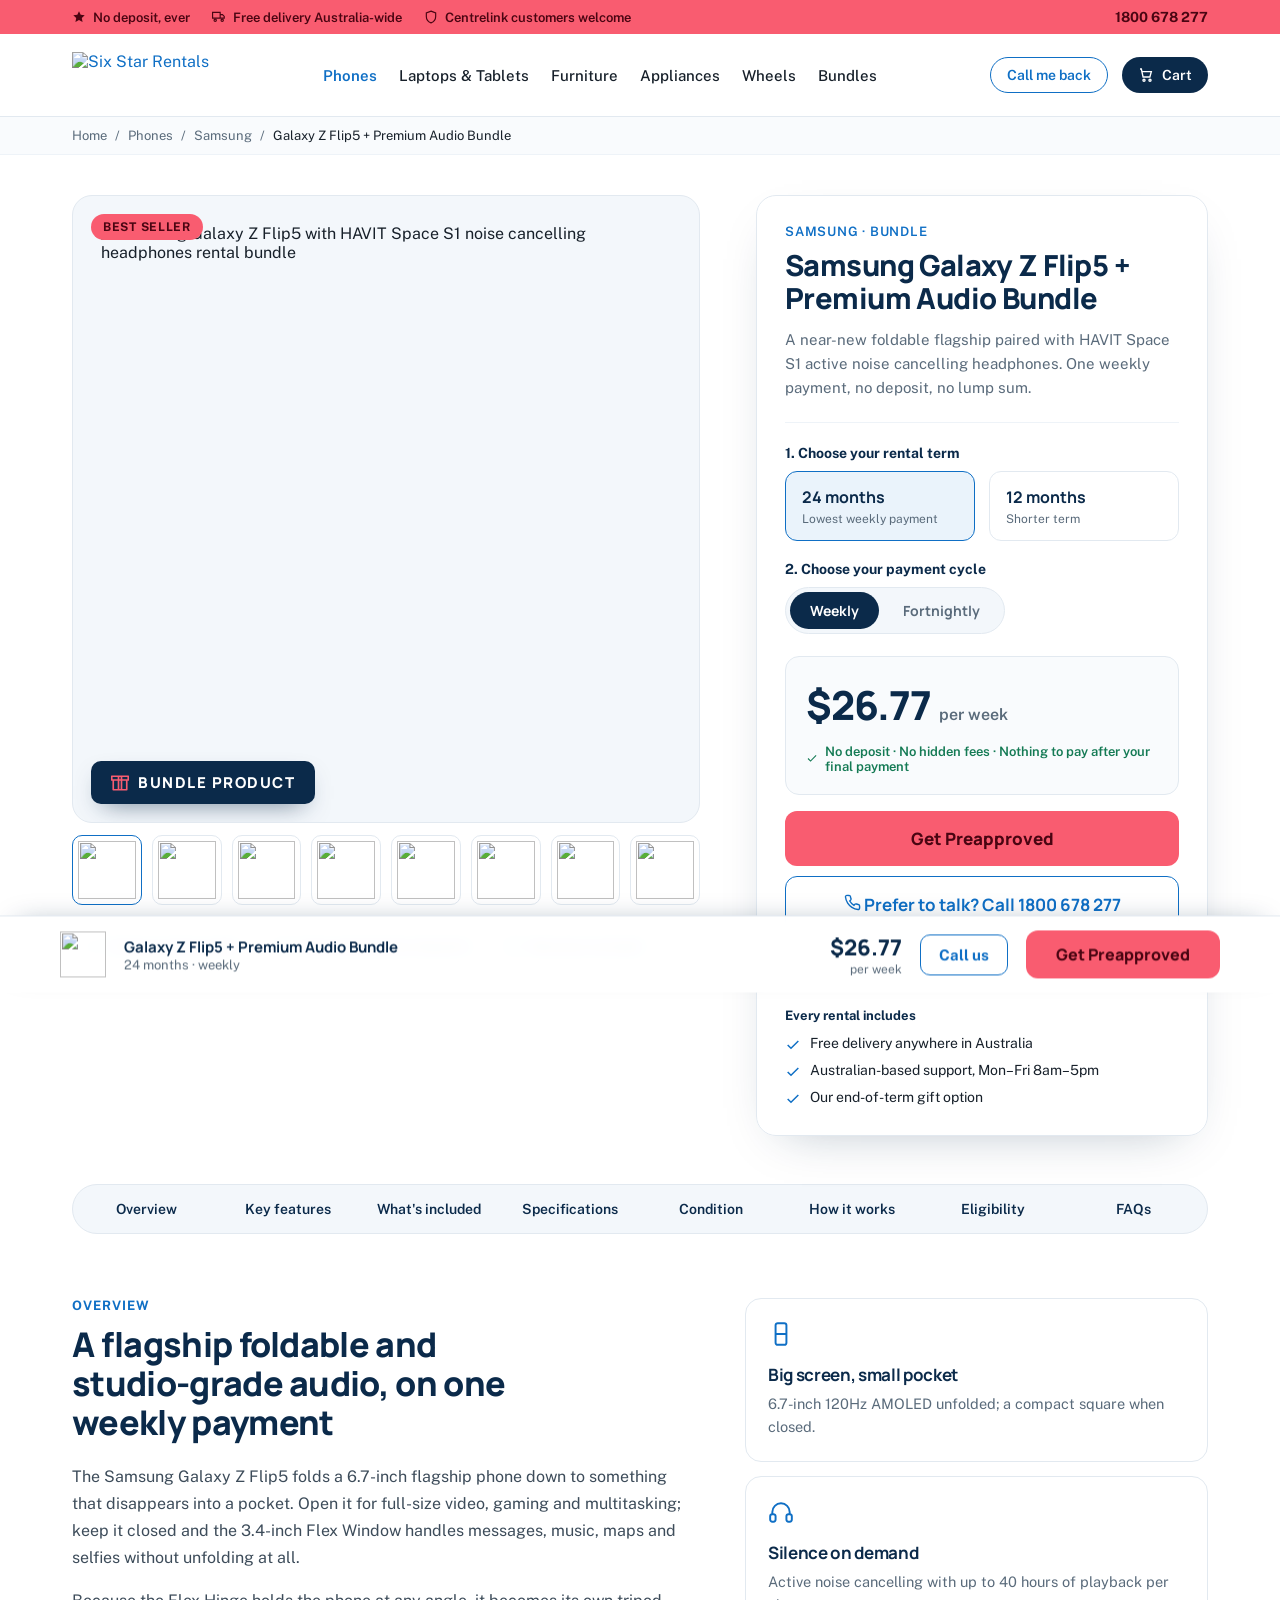
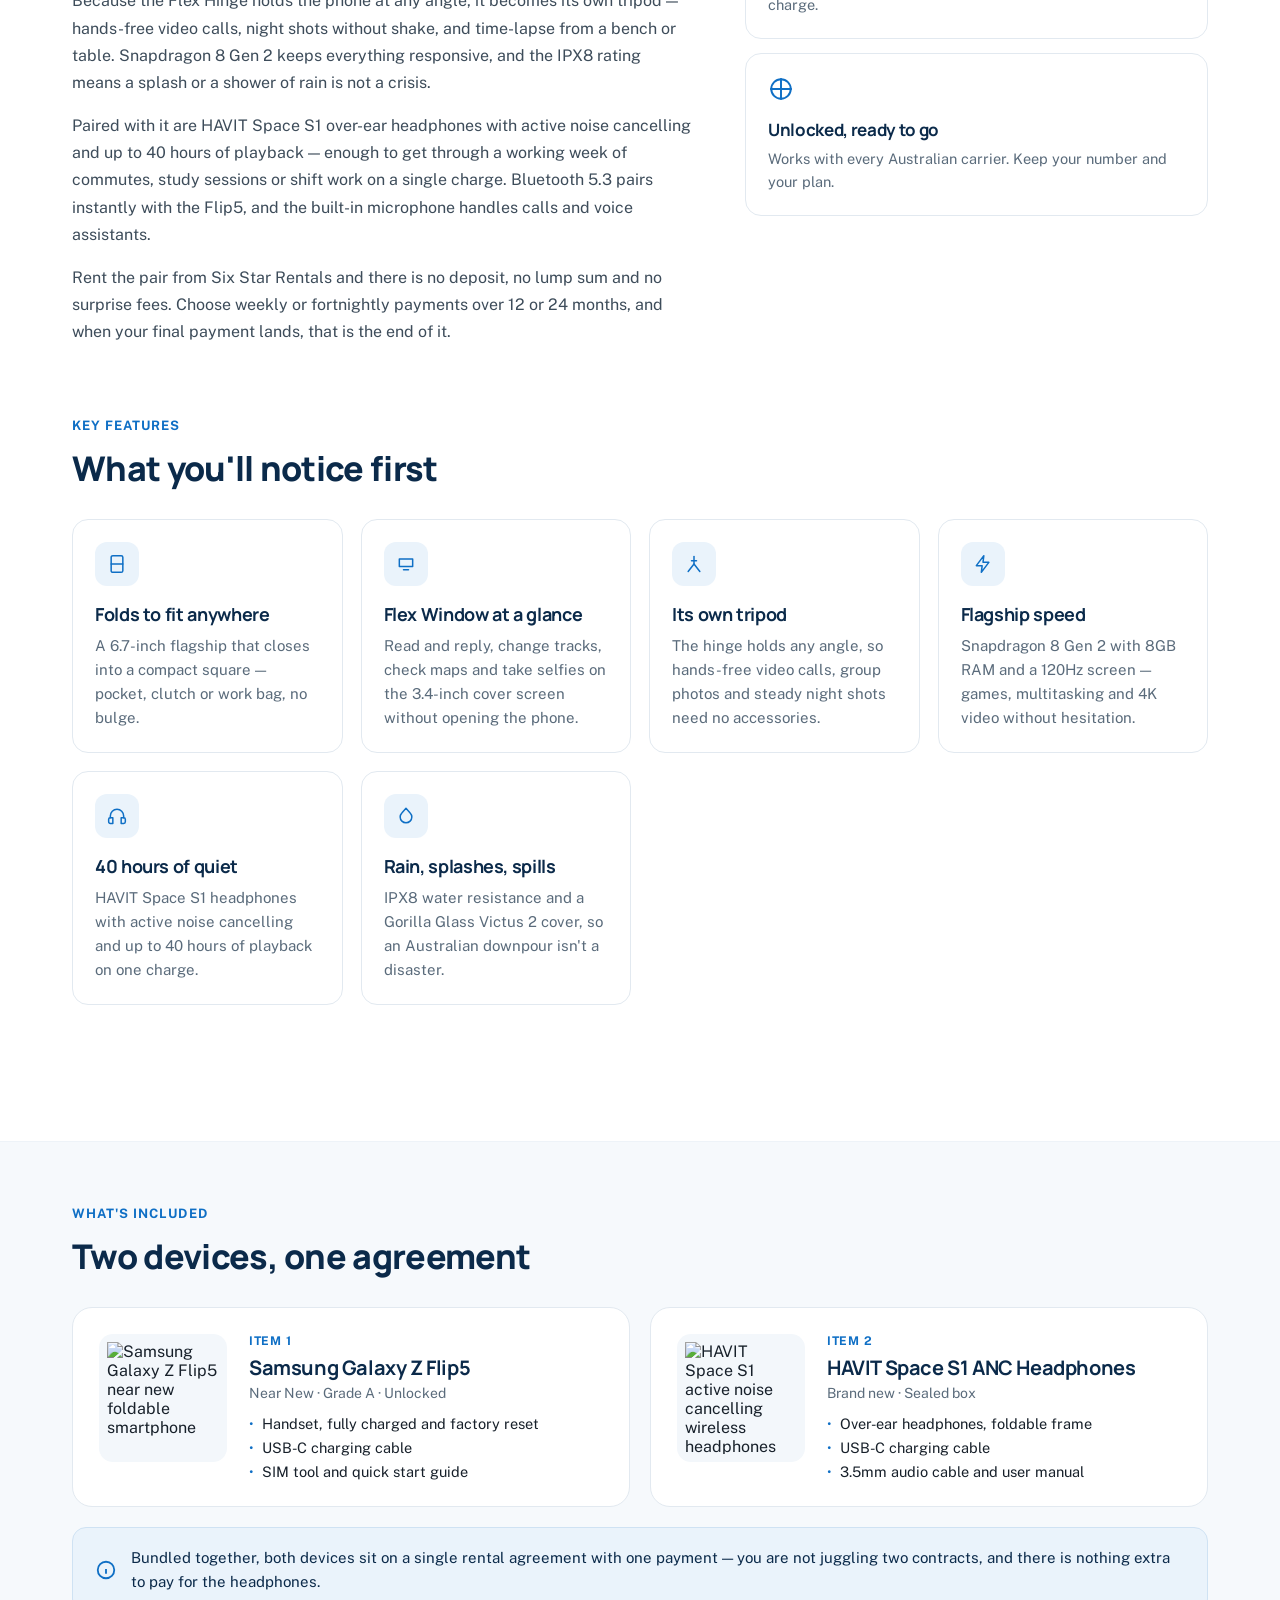
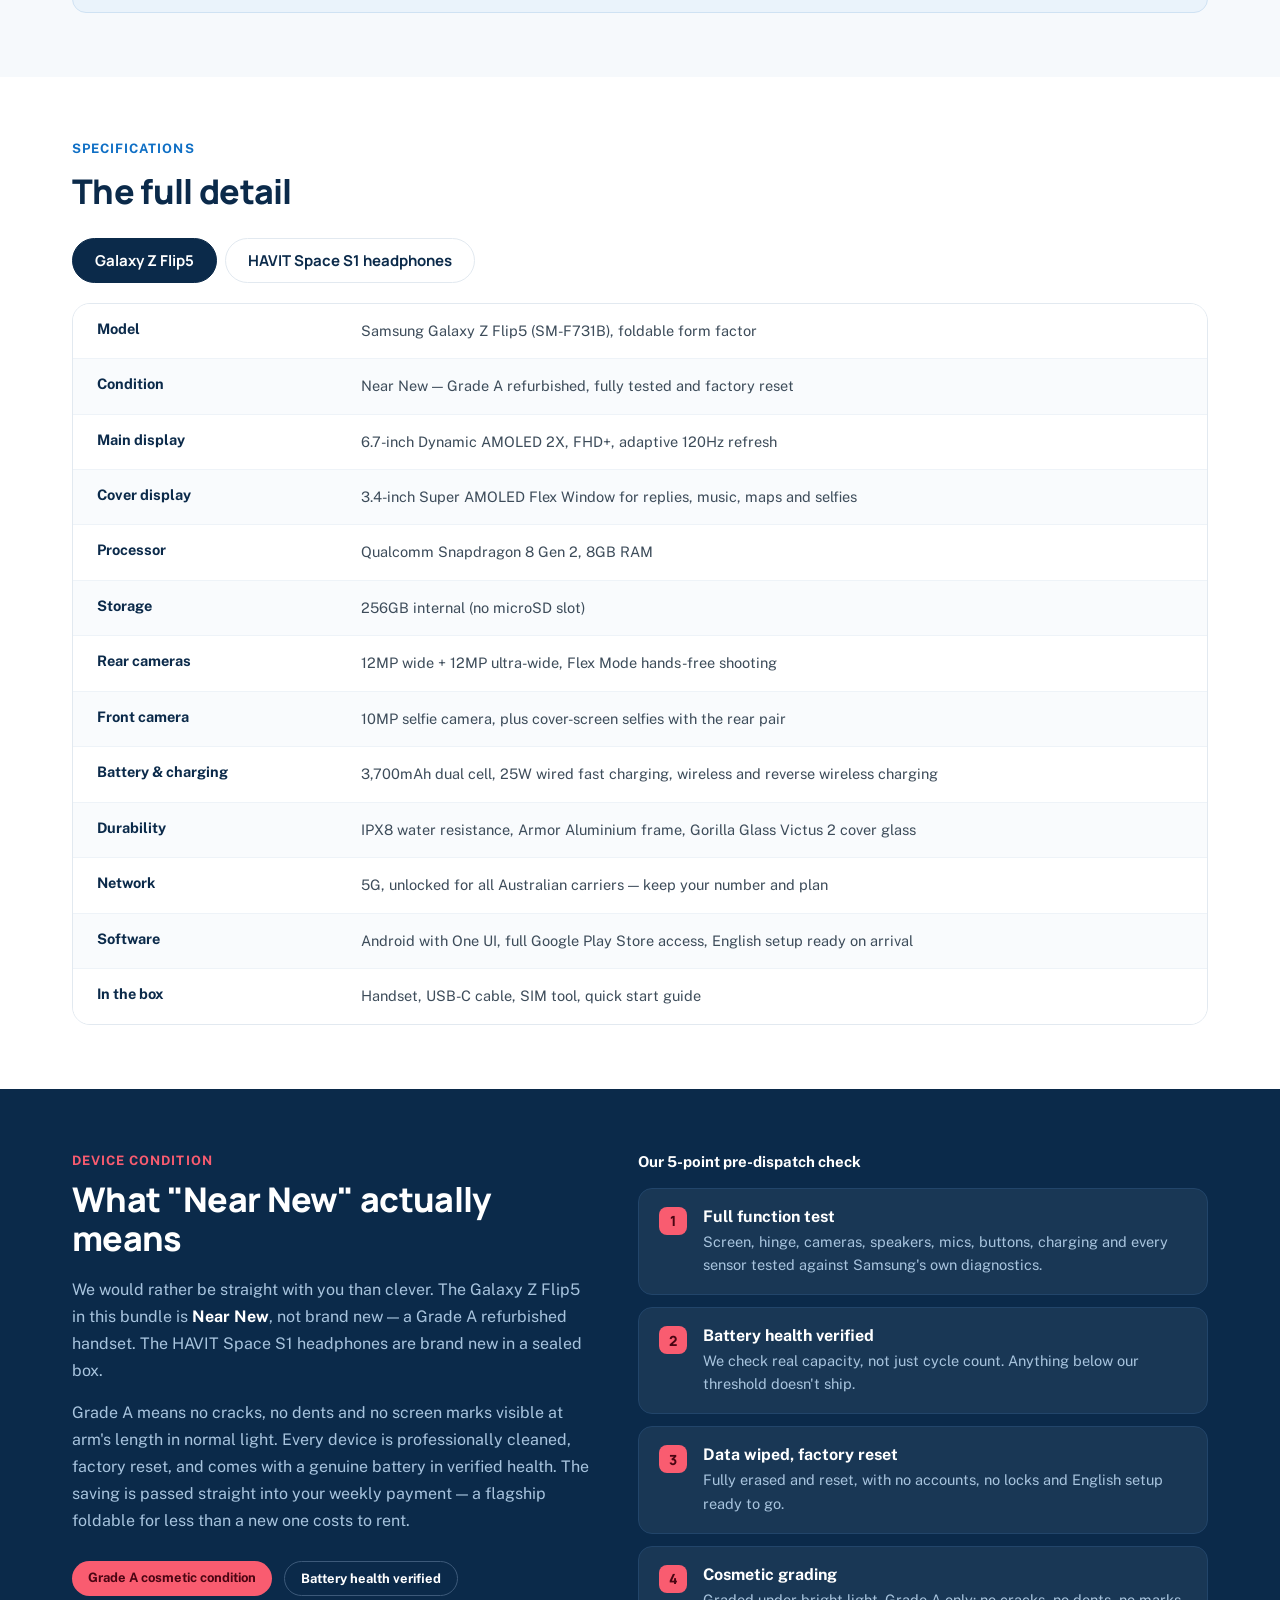
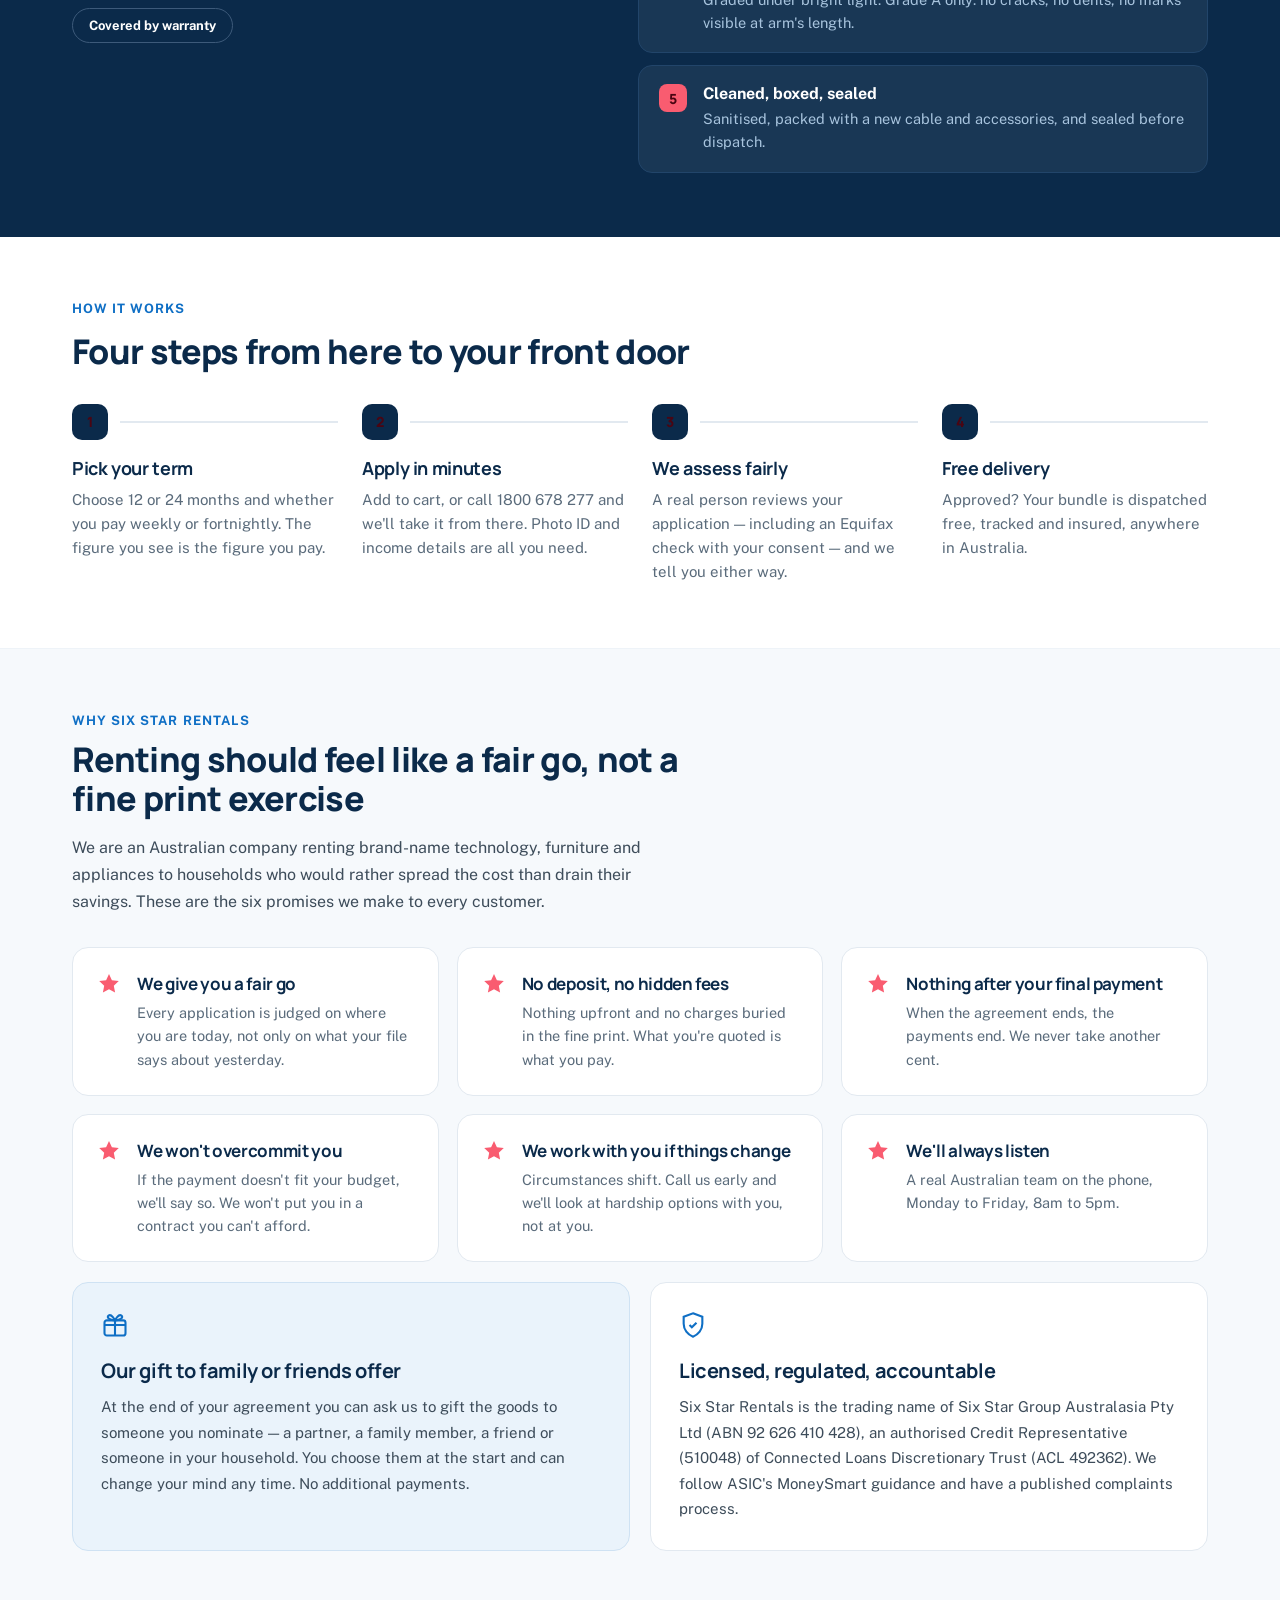
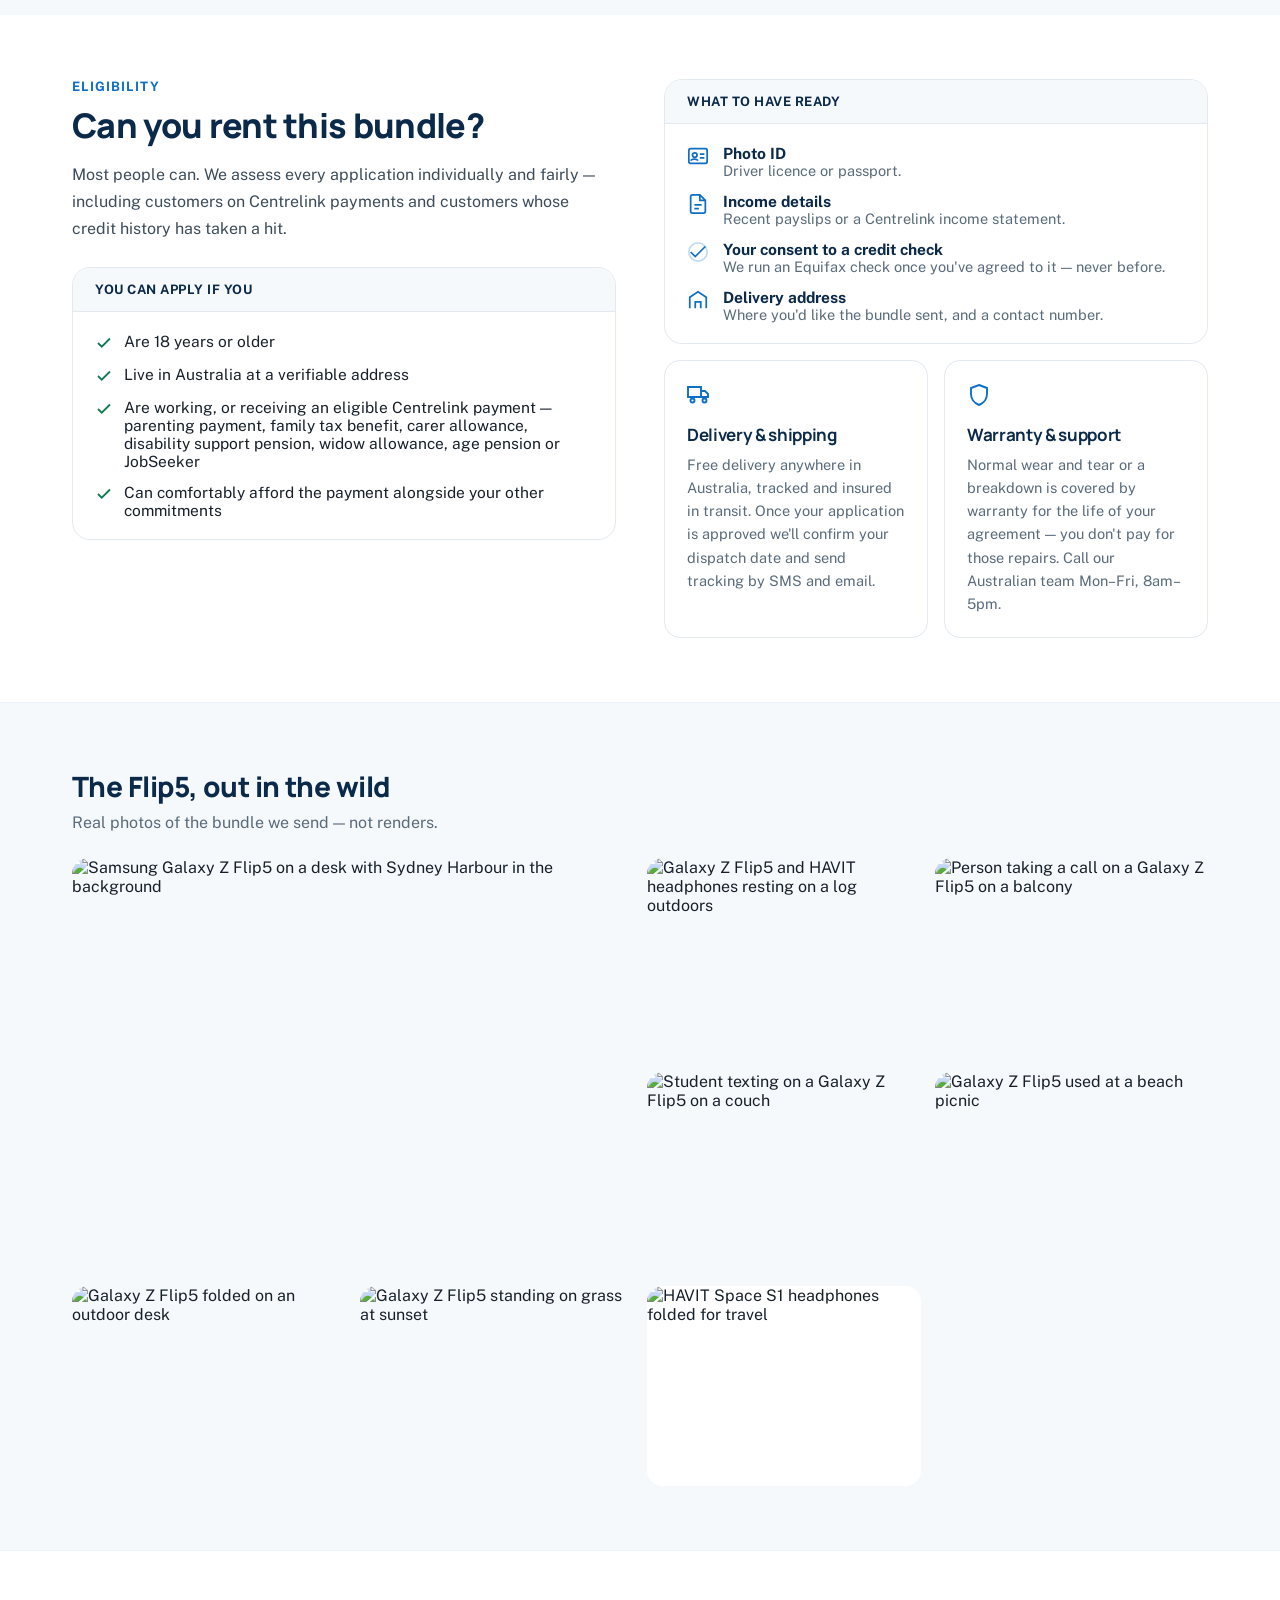
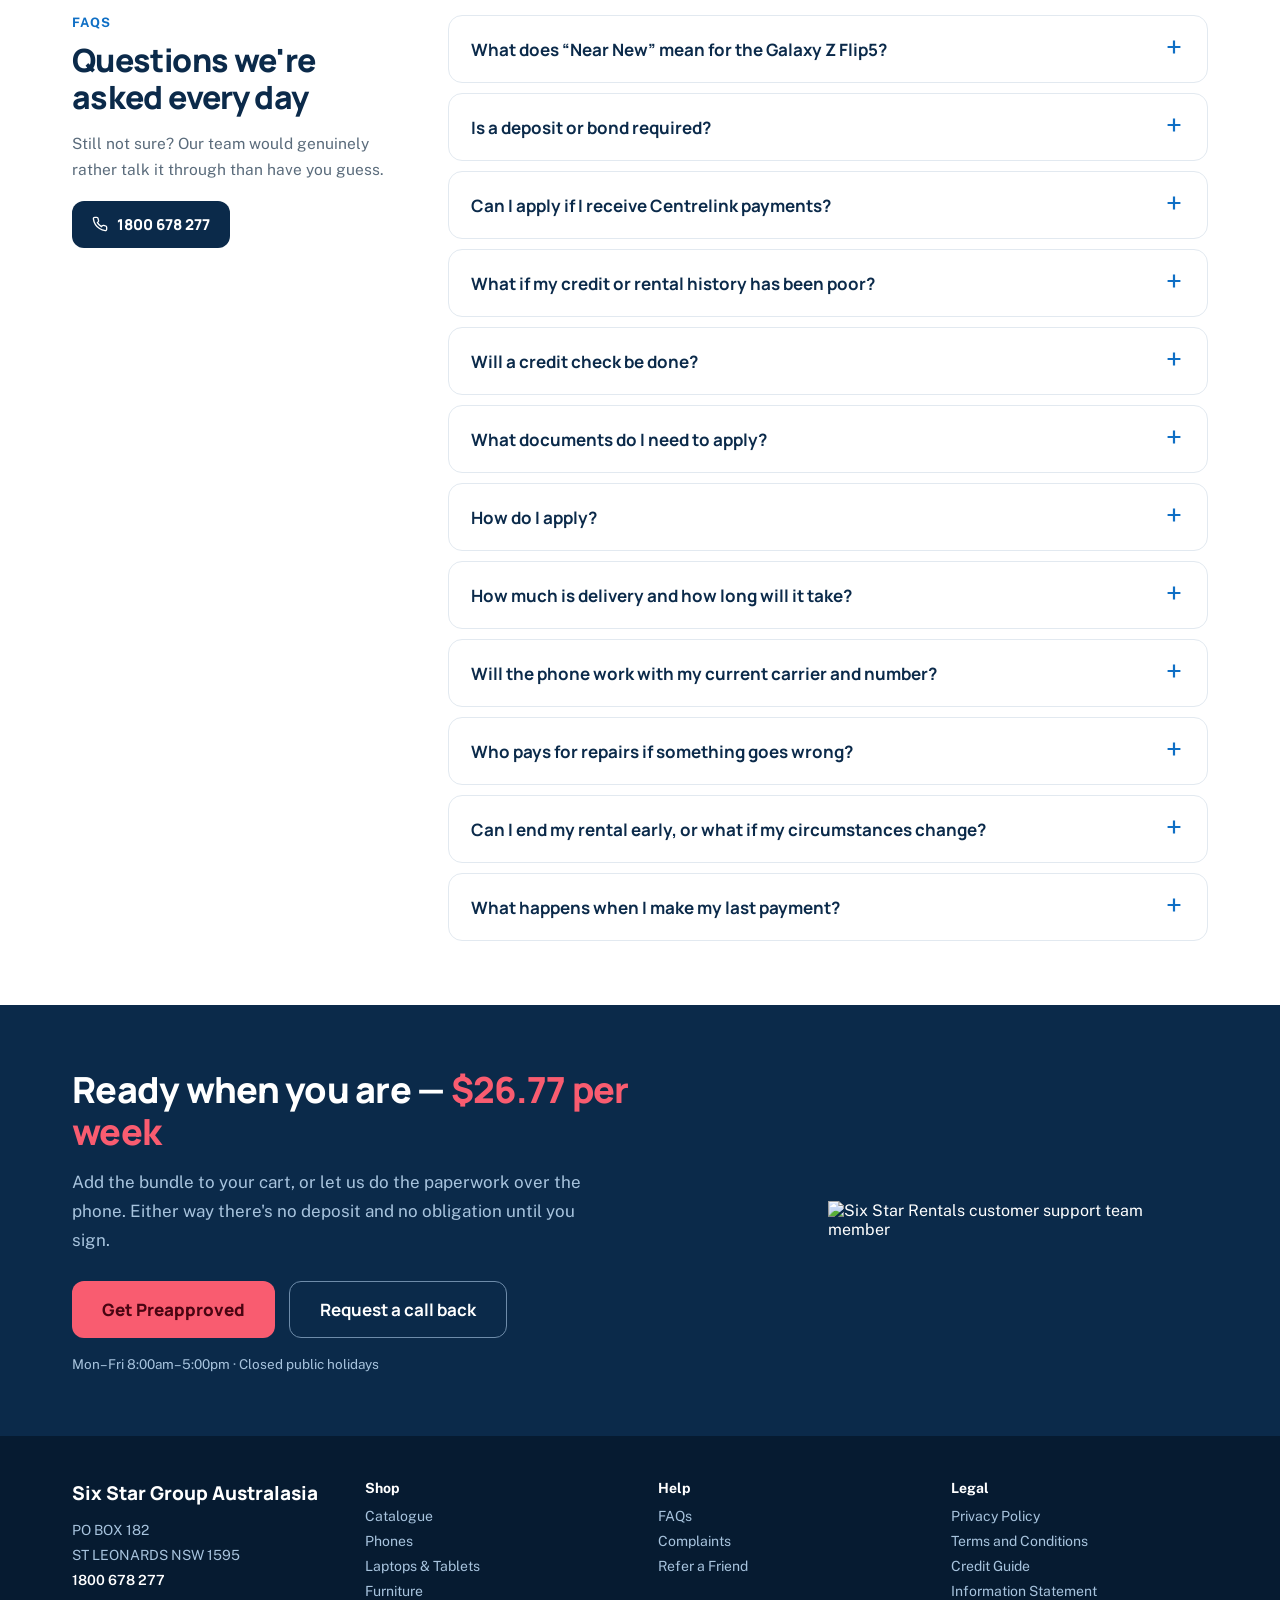
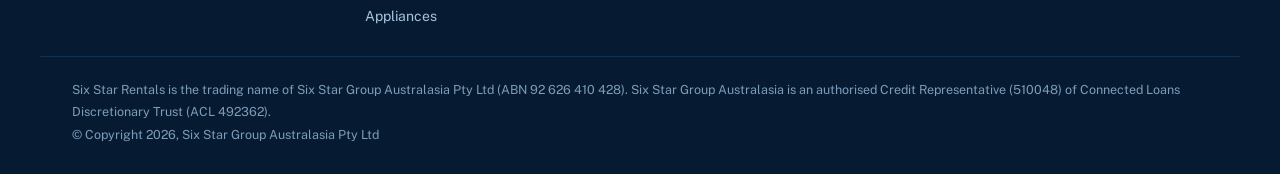
==== samsung-galaxy-z-flip5-with-premium-audio-bundle.html @ 4e477255 "Add files via upload" ====
<!DOCTYPE html>
<html lang="en">
<head>
<meta charset="utf-8">
<meta name="viewport" content="width=device-width, initial-scale=1">
<title>Samsung Galaxy Z Flip5 + Premium Audio Bundle Rental | Six Star Rentals</title>
<meta name="description" content="Rent the Samsung Galaxy Z Flip5 with HAVIT Space S1 ANC headphones from $26.77/wk. No deposit, same-day approval, Centrelink welcome, free Australia-wide delivery.">
<link rel="preconnect" href="https://fonts.googleapis.com">
<link rel="preconnect" href="https://fonts.gstatic.com" crossorigin>
<link href="https://fonts.googleapis.com/css2?family=Manrope:wght@500;600;700;800&family=Public+Sans:ital,wght@0,500;0,600;1,400&display=swap" rel="stylesheet">
<link rel="stylesheet" href="css/styles.css">
</head>
<body>

<div class="annbar">
  <div class="annbar-row">
    <div class="flex gap-22 items-center flex-wrap">
      <span class="annbar-item"><svg width="14" height="14" viewBox="0 0 24 24" fill="#4A0512"><path d="M12 2l2.9 6.3 6.9.8-5 4.7 1.3 6.8L12 17.3 5.9 20.6 7.2 13.8l-5-4.7 6.9-.8z"/></svg>No deposit, ever</span>
      <span class="annbar-item ann-extra"><svg width="14" height="14" viewBox="0 0 24 24" fill="none" stroke="#4A0512" stroke-width="2"><path d="M1 4h13v10H1zM14 8h4l3 3v3h-7z"/><circle cx="5.5" cy="17.5" r="2"/><circle cx="17.5" cy="17.5" r="2"/></svg>Free delivery Australia-wide</span>
      <span class="annbar-item ann-extra"><svg width="14" height="14" viewBox="0 0 24 24" fill="none" stroke="#4A0512" stroke-width="2"><path d="M12 2l8 3v6c0 5-3.4 9.3-8 11-4.6-1.7-8-6-8-11V5z"/></svg>Centrelink customers welcome</span>
    </div>
    <a href="tel:1800678277" class="annbar-phone">1800 678 277</a>
  </div>
</div>

<header class="site-header" data-header>
  <div class="header-row">
    <a href="index.html" class="logo"><img src="https://sixstarrentals.com.au/content/uploads/2018/09/logo-600x149.png" alt="Six Star Rentals"></a>
    <nav class="main-nav" data-main-nav>
      <div><a href="#" class="active" data-mega-trigger="phones">Phones</a></div>
      <div><a href="#" data-mega-trigger="laptops">Laptops &amp; Tablets</a></div>
      <div><a href="index.html#furniture" data-mega-trigger="furniture">Furniture</a></div>
      <div><a href="#" data-mega-trigger="appliances">Appliances</a></div>
      <div><a href="#" data-mega-trigger="wheels">Wheels</a></div>
      <div><a href="#">Bundles</a></div>
    </nav>
    <div class="header-actions">
      <a href="#" class="btn-callback">Call me back</a>
      <a href="#" class="btn-cart"><svg width="16" height="16" viewBox="0 0 24 24" fill="none" stroke="#fff" stroke-width="2"><path d="M3 3h2l2.6 12h10.2l2.2-8H6"/><circle cx="9" cy="20" r="1.6"/><circle cx="18" cy="20" r="1.6"/></svg>Cart</a>
      <button class="burger" data-burger aria-label="Menu"><span class="l1"></span><span class="l2"></span><span class="l3"></span></button>
    </div>
  </div>

  <div class="mega-menu" data-mega="phones"><div class="mega-menu-grid">
    <a href="#" class="mega-tile"><span class="tile-img"><span class="tile-ph">Samsung Galaxy phone</span></span><span class="mega-tile-label">Samsung Galaxy</span></a>
    <a href="#" class="mega-tile"><span class="tile-img"><span class="tile-ph">Apple iPhone</span></span><span class="mega-tile-label">Apple iPhone</span></a>
    <a href="#" class="mega-tile"><span class="tile-img"><span class="tile-ph">Google Pixel phone</span></span><span class="mega-tile-label">Google Pixel</span></a>
    <a href="#" class="mega-tile"><span class="tile-img"><span class="tile-ph">Phone with headphones bundle</span></span><span class="mega-tile-label">Audio Bundles</span></a>
  </div></div>
  <div class="mega-menu" data-mega="laptops"><div class="mega-menu-grid">
    <a href="#" class="mega-tile"><span class="tile-img"><span class="tile-ph">Laptop</span></span><span class="mega-tile-label">Laptops</span></a>
    <a href="#" class="mega-tile"><span class="tile-img"><span class="tile-ph">Tablet</span></span><span class="mega-tile-label">Tablets</span></a>
    <a href="#" class="mega-tile"><span class="tile-img"><span class="tile-ph">2-in-1 laptop tablet</span></span><span class="mega-tile-label">2-in-1 Devices</span></a>
  </div></div>
  <div class="mega-menu" data-mega="furniture"><div class="mega-menu-grid">
    <a href="#" class="mega-tile"><span class="tile-img"><span class="tile-ph">Lounge suite</span></span><span class="mega-tile-label">Lounges</span></a>
    <a href="#" class="mega-tile"><span class="tile-img"><span class="tile-ph">Bedroom furniture</span></span><span class="mega-tile-label">Bedroom</span></a>
    <a href="#" class="mega-tile"><span class="tile-img"><span class="tile-ph">Dining set</span></span><span class="mega-tile-label">Dining</span></a>
    <a href="#" class="mega-tile"><span class="tile-img"><span class="tile-ph">Office desk and chair</span></span><span class="mega-tile-label">Office</span></a>
  </div></div>
  <div class="mega-menu" data-mega="appliances"><div class="mega-menu-grid">
    <a href="#" class="mega-tile"><span class="tile-img"><span class="tile-ph">Air conditioner unit</span></span><span class="mega-tile-label">Aircon</span></a>
    <a href="#" class="mega-tile"><span class="tile-img"><span class="tile-ph">Stick vacuum cleaner</span></span><span class="mega-tile-label">Cleaning</span></a>
    <a href="#" class="mega-tile"><span class="tile-img"><span class="tile-ph">Smart TV</span></span><span class="mega-tile-label">Smart TVs</span></a>
    <a href="#" class="mega-tile"><span class="tile-img"><span class="tile-ph">Fridge freezer</span></span><span class="mega-tile-label">Fridge &amp; Freezers</span></a>
  </div></div>
  <div class="mega-menu" data-mega="wheels"><div class="mega-menu-grid">
    <a href="#" class="mega-tile"><span class="tile-img"><span class="tile-ph">Electric bike</span></span><span class="mega-tile-label">E-bikes</span></a>
    <a href="#" class="mega-tile"><span class="tile-img"><span class="tile-ph">Electric scooter</span></span><span class="mega-tile-label">Electric Scooters</span></a>
    <a href="#" class="mega-tile"><span class="tile-img"><span class="tile-ph">Mobility scooter</span></span><span class="mega-tile-label">Mobility Scooters</span></a>
  </div></div>

  <div class="mobile-panel" data-mobile-panel>
    <div class="mobile-panel-inner">
      <div class="mobile-section" data-section="phones">
        <button class="mobile-section-toggle">Phones<svg width="17" height="17" viewBox="0 0 24 24" fill="none" stroke="#A8C4DE" stroke-width="2.2"><path d="M6 9l6 6 6-6"/></svg></button>
        <div class="mobile-subgrid">
          <a href="#" class="mobile-tile"><span class="mobile-tile-img"><span class="tile-ph">Samsung Galaxy phone</span></span><span class="mobile-tile-label">Samsung Galaxy</span></a>
          <a href="#" class="mobile-tile"><span class="mobile-tile-img"><span class="tile-ph">Apple iPhone</span></span><span class="mobile-tile-label">Apple iPhone</span></a>
          <a href="#" class="mobile-tile"><span class="mobile-tile-img"><span class="tile-ph">Google Pixel phone</span></span><span class="mobile-tile-label">Google Pixel</span></a>
          <a href="#" class="mobile-tile"><span class="mobile-tile-img"><span class="tile-ph">Phone with headphones bundle</span></span><span class="mobile-tile-label">Audio Bundles</span></a>
        </div>
      </div>
      <div class="mobile-section" data-section="laptops">
        <button class="mobile-section-toggle">Laptops &amp; Tablets<svg width="17" height="17" viewBox="0 0 24 24" fill="none" stroke="#A8C4DE" stroke-width="2.2"><path d="M6 9l6 6 6-6"/></svg></button>
        <div class="mobile-subgrid">
          <a href="#" class="mobile-tile"><span class="mobile-tile-img"><span class="tile-ph">Laptop</span></span><span class="mobile-tile-label">Laptops</span></a>
          <a href="#" class="mobile-tile"><span class="mobile-tile-img"><span class="tile-ph">Tablet</span></span><span class="mobile-tile-label">Tablets</span></a>
          <a href="#" class="mobile-tile"><span class="mobile-tile-img"><span class="tile-ph">2-in-1 laptop tablet</span></span><span class="mobile-tile-label">2-in-1 Devices</span></a>
        </div>
      </div>
      <div class="mobile-section" data-section="furniture">
        <button class="mobile-section-toggle">Furniture<svg width="17" height="17" viewBox="0 0 24 24" fill="none" stroke="#A8C4DE" stroke-width="2.2"><path d="M6 9l6 6 6-6"/></svg></button>
        <div class="mobile-subgrid">
          <a href="index.html#furniture" class="mobile-tile"><span class="mobile-tile-img"><span class="tile-ph">Lounge suite</span></span><span class="mobile-tile-label">Lounges</span></a>
          <a href="index.html#furniture" class="mobile-tile"><span class="mobile-tile-img"><span class="tile-ph">Bedroom furniture</span></span><span class="mobile-tile-label">Bedroom</span></a>
          <a href="index.html#furniture" class="mobile-tile"><span class="mobile-tile-img"><span class="tile-ph">Dining set</span></span><span class="mobile-tile-label">Dining</span></a>
          <a href="index.html#furniture" class="mobile-tile"><span class="mobile-tile-img"><span class="tile-ph">Office desk and chair</span></span><span class="mobile-tile-label">Office</span></a>
        </div>
      </div>
      <div class="mobile-section" data-section="appliances">
        <button class="mobile-section-toggle">Appliances<svg width="17" height="17" viewBox="0 0 24 24" fill="none" stroke="#A8C4DE" stroke-width="2.2"><path d="M6 9l6 6 6-6"/></svg></button>
        <div class="mobile-subgrid">
          <a href="#" class="mobile-tile"><span class="mobile-tile-img"><span class="tile-ph">Air conditioner unit</span></span><span class="mobile-tile-label">Aircon</span></a>
          <a href="#" class="mobile-tile"><span class="mobile-tile-img"><span class="tile-ph">Stick vacuum cleaner</span></span><span class="mobile-tile-label">Cleaning</span></a>
          <a href="#" class="mobile-tile"><span class="mobile-tile-img"><span class="tile-ph">Smart TV</span></span><span class="mobile-tile-label">Smart TVs</span></a>
          <a href="#" class="mobile-tile"><span class="mobile-tile-img"><span class="tile-ph">Fridge freezer</span></span><span class="mobile-tile-label">Fridge &amp; Freezers</span></a>
        </div>
      </div>
      <div class="mobile-section" data-section="wheels">
        <button class="mobile-section-toggle">Wheels<svg width="17" height="17" viewBox="0 0 24 24" fill="none" stroke="#A8C4DE" stroke-width="2.2"><path d="M6 9l6 6 6-6"/></svg></button>
        <div class="mobile-subgrid">
          <a href="#" class="mobile-tile"><span class="mobile-tile-img"><span class="tile-ph">Electric bike</span></span><span class="mobile-tile-label">E-bikes</span></a>
          <a href="#" class="mobile-tile"><span class="mobile-tile-img"><span class="tile-ph">Electric scooter</span></span><span class="mobile-tile-label">Electric Scooters</span></a>
          <a href="#" class="mobile-tile"><span class="mobile-tile-img"><span class="tile-ph">Mobility scooter</span></span><span class="mobile-tile-label">Mobility Scooters</span></a>
        </div>
      </div>
      <a href="#" class="mobile-link">Bundles</a>
      <a href="index.html#preapproved" class="mobile-cta">Get Preapproved</a>
      <a href="tel:1800678277" class="mobile-call">Call 1800 678 277</a>
    </div>
  </div>
</header>

<div class="breadcrumb">
  <div class="breadcrumb-row">
    <a href="index.html">Home</a><span>/</span>
    <a href="#">Phones</a><span>/</span>
    <a href="#">Samsung</a><span>/</span>
    <span class="c-ink">Galaxy Z Flip5 + Premium Audio Bundle</span>
  </div>
</div>

<main class="wrap" style="padding-top:40px">
  <div class="product-hero" data-hero style="max-width:none;padding:0" data-pricing>

    <div>
      <div class="gallery-stage" data-gallery>
        <span class="badge-seller">Best seller</span>
        <span class="badge-bundle"><svg width="18" height="18" viewBox="0 0 24 24" fill="none" stroke="#F95C70" stroke-width="2.2" stroke-linecap="round" stroke-linejoin="round"><path d="M21 8v13H3V8M1 3h22v5H1zM10 3v18M14 3v18"/></svg>Bundle Product</span>
        <img class="active" data-shot="0" src="https://sixstarrentals.com.au/content/uploads/2025/11/25.png" alt="Samsung Galaxy Z Flip5 with HAVIT Space S1 noise cancelling headphones rental bundle">
        <img data-shot="1" src="https://sixstarrentals.com.au/content/uploads/2025/11/1-1500x1500.jpg" alt="Samsung Galaxy Z Flip5 folded, front view">
        <img data-shot="2" src="https://sixstarrentals.com.au/content/uploads/2025/11/3-1500x1500.jpg" alt="Samsung Galaxy Z Flip5 open, showing the 6.7-inch display">
        <img data-shot="3" src="https://sixstarrentals.com.au/content/uploads/2025/11/4-1500x1500.jpg" alt="Samsung Galaxy Z Flip5 Flex Mode standing at an angle">
        <img data-shot="4" src="https://sixstarrentals.com.au/content/uploads/2025/10/havit-space-s1-wireless-noise-cancelling-headphones-black.png" alt="HAVIT Space S1 wireless noise cancelling headphones in black">
        <img data-shot="5" src="https://sixstarrentals.com.au/content/uploads/2025/10/havit-space-s1-premium-wireless-headphones-side-angle.png" alt="HAVIT Space S1 headphones, side angle">
        <img data-shot="6" src="https://sixstarrentals.com.au/content/uploads/2025/10/havit-space-s1-foldable-bluetooth-headphones-travel.png" alt="HAVIT Space S1 headphones folded for travel">
        <img data-shot="7" src="https://sixstarrentals.com.au/content/uploads/2025/10/havit-space-s1-anc-headphones-folded-design.png" alt="HAVIT Space S1 headphones folded flat">
      </div>
      <div class="thumb-grid" data-thumbs>
        <button class="thumb-btn active" data-thumb="0" aria-label="View bundle image"><img src="https://sixstarrentals.com.au/content/uploads/2025/11/25-300x300.png" alt=""></button>
        <button class="thumb-btn" data-thumb="1" aria-label="View Galaxy Z Flip5 folded"><img src="https://sixstarrentals.com.au/content/uploads/2025/11/1-300x300.jpg" alt=""></button>
        <button class="thumb-btn" data-thumb="2" aria-label="View Galaxy Z Flip5 open"><img src="https://sixstarrentals.com.au/content/uploads/2025/11/3-300x300.jpg" alt=""></button>
        <button class="thumb-btn" data-thumb="3" aria-label="View Galaxy Z Flip5 in Flex Mode"><img src="https://sixstarrentals.com.au/content/uploads/2025/11/4-300x300.jpg" alt=""></button>
        <button class="thumb-btn" data-thumb="4" aria-label="View HAVIT Space S1 headphones"><img src="https://sixstarrentals.com.au/content/uploads/2025/10/havit-space-s1-wireless-noise-cancelling-headphones-black-300x300.png" alt=""></button>
        <button class="thumb-btn" data-thumb="5" aria-label="View HAVIT Space S1 side angle"><img src="https://sixstarrentals.com.au/content/uploads/2025/10/havit-space-s1-premium-wireless-headphones-side-angle-300x300.png" alt=""></button>
        <button class="thumb-btn" data-thumb="6" aria-label="View HAVIT Space S1 folded for travel"><img src="https://sixstarrentals.com.au/content/uploads/2025/10/havit-space-s1-foldable-bluetooth-headphones-travel-300x300.png" alt=""></button>
        <button class="thumb-btn" data-thumb="7" aria-label="View HAVIT Space S1 folded flat"><img src="https://sixstarrentals.com.au/content/uploads/2025/10/havit-space-s1-anc-headphones-folded-design-300x300.png" alt=""></button>
      </div>

      <div class="flex gap-10 flex-wrap mt-26">
        <span class="chip"><svg width="15" height="15" viewBox="0 0 24 24" fill="none" stroke="#0F6FC5" stroke-width="2.2"><path d="M20 6L9 17l-5-5"/></svg>2 items in this bundle</span>
        <span class="chip"><svg width="15" height="15" viewBox="0 0 24 24" fill="none" stroke="#0F6FC5" stroke-width="2.2"><circle cx="12" cy="12" r="9"/><path d="M12 7v5l3 2"/></svg>Fully tested before dispatch</span>
        <span class="chip"><svg width="15" height="15" viewBox="0 0 24 24" fill="none" stroke="#0F6FC5" stroke-width="2.2"><path d="M12 2l8 3v6c0 5-3.4 9.3-8 11-4.6-1.7-8-6-8-11V5z"/></svg>Warranty included</span>
      </div>
    </div>

    <div class="buybox" data-buybox>
      <div class="buybox-inner">
        <div class="fs-13 fw-600 c-blue tag-tight" style="margin-bottom:10px">Samsung &middot; Bundle</div>
        <h1 class="fs-29 fw-800 c-navy lh-tight">Samsung Galaxy Z Flip5 + Premium Audio Bundle</h1>
        <p class="fs-15 lh-normal c-slate mt-12">A near-new foldable flagship paired with HAVIT Space S1 active noise cancelling headphones. One weekly payment, no deposit, no lump sum.</p>
        <div style="height:1px;background:#EEF3F8;margin:22px 0"></div>

        <div class="fs-14 fw-700 c-navy" style="margin-bottom:10px">1. Choose your rental term</div>
        <div class="col-2">
          <button class="term-btn active" data-term="24"><span class="f-heading fw-700 fs-16">24 months</span><span class="fs-12 c-slate mt-4">Lowest weekly payment</span></button>
          <button class="term-btn" data-term="12"><span class="f-heading fw-700 fs-16">12 months</span><span class="fs-12 c-slate mt-4">Shorter term</span></button>
        </div>

        <div class="fs-14 fw-700 c-navy" style="margin:20px 0 10px">2. Choose your payment cycle</div>
        <div class="cycle-toggle">
          <button class="cycle-btn active" data-cycle="weekly">Weekly</button>
          <button class="cycle-btn" data-cycle="fortnightly">Fortnightly</button>
        </div>

        <div class="price-box">
          <div class="flex items-center gap-8" style="align-items:baseline">
            <span class="price-amount" data-price-main>$26.77</span>
            <span class="fs-16 fw-600 c-slate" data-price-unit>per week</span>
          </div>
          <div class="flex items-center gap-7 fs-13 fw-600 c-green mt-12">
            <svg width="15" height="15" viewBox="0 0 24 24" fill="none" stroke="#147A54" stroke-width="2.2"><path d="M20 6L9 17l-5-5"/></svg>No deposit &middot; No hidden fees &middot; Nothing to pay after your final payment
          </div>
        </div>

        <a href="index.html#preapproved" class="btn btn-pink btn-block mt-16">Get Preapproved</a>
        <a href="tel:1800678277" class="btn btn-outline-blue btn-block mt-10">
          <svg width="17" height="17" viewBox="0 0 24 24" fill="none" stroke="#0F6FC5" stroke-width="2"><path d="M22 16.9v3a2 2 0 01-2.2 2 19.8 19.8 0 01-8.6-3.1 19.5 19.5 0 01-6-6A19.8 19.8 0 012.1 4.2 2 2 0 014.1 2h3a2 2 0 012 1.7c.1 1 .4 1.9.7 2.8a2 2 0 01-.4 2.1L8.1 9.9a16 16 0 006 6l1.3-1.3a2 2 0 012.1-.5c.9.4 1.8.6 2.8.8a2 2 0 011.7 2z"/></svg>
          Prefer to talk? Call 1800 678 277
        </a>
        <p class="fs-12 lh-snug c-muted text-center mt-12">Approval subject to assessment.</p>
        <div style="height:1px;background:#EEF3F8;margin:22px 0"></div>

        <div class="fs-13 fw-700 c-navy" style="margin-bottom:12px">Every rental includes</div>
        <ul class="included-list flex-col gap-9">
          <li><svg width="16" height="16" viewBox="0 0 24 24" fill="none" stroke="#0F6FC5" stroke-width="2.2" style="flex:none;margin-top:2px"><path d="M20 6L9 17l-5-5"/></svg>Free delivery anywhere in Australia</li>
          <li><svg width="16" height="16" viewBox="0 0 24 24" fill="none" stroke="#0F6FC5" stroke-width="2.2" style="flex:none;margin-top:2px"><path d="M20 6L9 17l-5-5"/></svg>Australian-based support, Mon&ndash;Fri 8am&ndash;5pm</li>
          <li><svg width="16" height="16" viewBox="0 0 24 24" fill="none" stroke="#0F6FC5" stroke-width="2.2" style="flex:none;margin-top:2px"><path d="M20 6L9 17l-5-5"/></svg>Our end-of-term gift option</li>
        </ul>
      </div>
    </div>
  </div>

  <nav class="subnav" style="margin-top:48px">
    <a href="#overview">Overview</a>
    <a href="#features">Key features</a>
    <a href="#included">What's included</a>
    <a href="#specs">Specifications</a>
    <a href="#condition">Condition</a>
    <a href="#how">How it works</a>
    <a href="#eligibility">Eligibility</a>
    <a href="#faq">FAQs</a>
  </nav>

  <section id="overview" class="section" style="padding-bottom:0">
    <div class="col-2" style="grid-template-columns:minmax(0,1.35fr) minmax(0,1fr);gap:48px;align-items:start">
      <div>
        <div class="eyebrow">Overview</div>
        <h2 class="fs-34 fw-800 c-navy lh-tight mt-12 mw-20">A flagship foldable and studio-grade audio, on one weekly payment</h2>
        <div class="flex-col gap-16 mt-20 fs-16 lh-loose c-slate2 mw-62">
          <p>The Samsung Galaxy Z Flip5 folds a 6.7-inch flagship phone down to something that disappears into a pocket. Open it for full-size video, gaming and multitasking; keep it closed and the 3.4-inch Flex Window handles messages, music, maps and selfies without unfolding at all.</p>
          <p>Because the Flex Hinge holds the phone at any angle, it becomes its own tripod — hands-free video calls, night shots without shake, and time-lapse from a bench or table. Snapdragon 8 Gen 2 keeps everything responsive, and the IPX8 rating means a splash or a shower of rain is not a crisis.</p>
          <p>Paired with it are HAVIT Space S1 over-ear headphones with active noise cancelling and up to 40 hours of playback — enough to get through a working week of commutes, study sessions or shift work on a single charge. Bluetooth 5.3 pairs instantly with the Flip5, and the built-in microphone handles calls and voice assistants.</p>
          <p>Rent the pair from Six Star Rentals and there is no deposit, no lump sum and no surprise fees. Choose weekly or fortnightly payments over 12 or 24 months, and when your final payment lands, that is the end of it.</p>
        </div>
      </div>
      <div class="flex-col gap-14">
        <div class="card" style="padding:22px">
          <svg width="26" height="26" viewBox="0 0 24 24" fill="none" stroke="#0F6FC5" stroke-width="1.8"><rect x="7" y="2" width="10" height="20" rx="2"/><path d="M7 12h10"/></svg>
          <h3 class="fs-17 fw-700 c-navy mt-12">Big screen, small pocket</h3>
          <p class="fs-14-5 lh-normal c-slate mt-6">6.7-inch 120Hz AMOLED unfolded; a compact square when closed.</p>
        </div>
        <div class="card" style="padding:22px">
          <svg width="26" height="26" viewBox="0 0 24 24" fill="none" stroke="#0F6FC5" stroke-width="1.8"><path d="M4 14v-2a8 8 0 0116 0v2"/><rect x="2" y="14" width="5" height="7" rx="2"/><rect x="17" y="14" width="5" height="7" rx="2"/></svg>
          <h3 class="fs-17 fw-700 c-navy mt-12">Silence on demand</h3>
          <p class="fs-14-5 lh-normal c-slate mt-6">Active noise cancelling with up to 40 hours of playback per charge.</p>
        </div>
        <div class="card" style="padding:22px">
          <svg width="26" height="26" viewBox="0 0 24 24" fill="none" stroke="#0F6FC5" stroke-width="1.8"><path d="M12 2v20M2 12h20"/><circle cx="12" cy="12" r="9"/></svg>
          <h3 class="fs-17 fw-700 c-navy mt-12">Unlocked, ready to go</h3>
          <p class="fs-14-5 lh-normal c-slate mt-6">Works with every Australian carrier. Keep your number and your plan.</p>
        </div>
      </div>
    </div>
  </section>

  <section id="features" class="section" style="padding-top:72px">
    <div class="eyebrow">Key features</div>
    <h2 class="fs-34 fw-800 c-navy mt-12">What you'll notice first</h2>
    <div class="autofit-sm">
      <div class="card"><div class="icon-tile"><svg width="20" height="20" viewBox="0 0 24 24" fill="none" stroke="#0F6FC5" stroke-width="1.8" stroke-linecap="round" stroke-linejoin="round"><path d="M7 2h10a2 2 0 012 2v16a2 2 0 01-2 2H7a2 2 0 01-2-2V4a2 2 0 012-2z"/><path d="M5 12h14"/></svg></div>
        <h3 class="fs-18 fw-700 c-navy mt-16">Folds to fit anywhere</h3><p class="fs-15 lh-normal c-slate mt-8">A 6.7-inch flagship that closes into a compact square — pocket, clutch or work bag, no bulge.</p></div>
      <div class="card"><div class="icon-tile"><svg width="20" height="20" viewBox="0 0 24 24" fill="none" stroke="#0F6FC5" stroke-width="1.8" stroke-linecap="round" stroke-linejoin="round"><path d="M4 6h16v9H4z"/><path d="M9 19h6"/></svg></div>
        <h3 class="fs-18 fw-700 c-navy mt-16">Flex Window at a glance</h3><p class="fs-15 lh-normal c-slate mt-8">Read and reply, change tracks, check maps and take selfies on the 3.4-inch cover screen without opening the phone.</p></div>
      <div class="card"><div class="icon-tile"><svg width="20" height="20" viewBox="0 0 24 24" fill="none" stroke="#0F6FC5" stroke-width="1.8" stroke-linecap="round" stroke-linejoin="round"><path d="M12 3v9"/><path d="M5 21l7-9 7 9"/><path d="M9 8h6"/></svg></div>
        <h3 class="fs-18 fw-700 c-navy mt-16">Its own tripod</h3><p class="fs-15 lh-normal c-slate mt-8">The hinge holds any angle, so hands-free video calls, group photos and steady night shots need no accessories.</p></div>
      <div class="card"><div class="icon-tile"><svg width="20" height="20" viewBox="0 0 24 24" fill="none" stroke="#0F6FC5" stroke-width="1.8" stroke-linecap="round" stroke-linejoin="round"><path d="M13 2L4 14h7l-1 8 9-12h-7z"/></svg></div>
        <h3 class="fs-18 fw-700 c-navy mt-16">Flagship speed</h3><p class="fs-15 lh-normal c-slate mt-8">Snapdragon 8 Gen 2 with 8GB RAM and a 120Hz screen — games, multitasking and 4K video without hesitation.</p></div>
      <div class="card"><div class="icon-tile"><svg width="20" height="20" viewBox="0 0 24 24" fill="none" stroke="#0F6FC5" stroke-width="1.8" stroke-linecap="round" stroke-linejoin="round"><path d="M4 14v-2a8 8 0 0116 0v2"/><path d="M2 16a2 2 0 012-2h3v7H4a2 2 0 01-2-2z"/><path d="M22 16a2 2 0 00-2-2h-3v7h3a2 2 0 002-2z"/></svg></div>
        <h3 class="fs-18 fw-700 c-navy mt-16">40 hours of quiet</h3><p class="fs-15 lh-normal c-slate mt-8">HAVIT Space S1 headphones with active noise cancelling and up to 40 hours of playback on one charge.</p></div>
      <div class="card"><div class="icon-tile"><svg width="20" height="20" viewBox="0 0 24 24" fill="none" stroke="#0F6FC5" stroke-width="1.8" stroke-linecap="round" stroke-linejoin="round"><path d="M12 2.7l5 5.6a7 7 0 11-10 0z"/></svg></div>
        <h3 class="fs-18 fw-700 c-navy mt-16">Rain, splashes, spills</h3><p class="fs-15 lh-normal c-slate mt-8">IPX8 water resistance and a Gorilla Glass Victus 2 cover, so an Australian downpour isn't a disaster.</p></div>
    </div>
  </section>
</main>

<section id="included" class="section section-tint-top" style="margin-top:72px">
  <div class="wrap">
    <div class="eyebrow">What's included</div>
    <h2 class="fs-34 fw-800 c-navy mt-12">Two devices, one agreement</h2>
    <div class="autofit-400">
      <div class="included-card">
        <div class="included-thumb"><img src="https://sixstarrentals.com.au/content/uploads/2025/11/1-300x300.jpg" alt="Samsung Galaxy Z Flip5 near new foldable smartphone"></div>
        <div style="min-width:220px;flex:1">
          <div class="fs-12 fw-700 c-blue tag-tight">Item 1</div>
          <h3 class="fs-20 fw-700 c-navy mt-6">Samsung Galaxy Z Flip5</h3>
          <p class="fs-14 c-slate mt-4">Near New &middot; Grade A &middot; Unlocked</p>
          <ul class="flex-col gap-7 mt-14">
            <li class="fs-14-5 c-ink flex gap-8"><span class="c-blue">&bull;</span>Handset, fully charged and factory reset</li>
            <li class="fs-14-5 c-ink flex gap-8"><span class="c-blue">&bull;</span>USB-C charging cable</li>
            <li class="fs-14-5 c-ink flex gap-8"><span class="c-blue">&bull;</span>SIM tool and quick start guide</li>
          </ul>
        </div>
      </div>
      <div class="included-card" style="flex-wrap:nowrap">
        <div class="included-thumb"><img src="https://sixstarrentals.com.au/content/uploads/2025/10/havit-space-s1-wireless-noise-cancelling-headphones-black-300x300.png" alt="HAVIT Space S1 active noise cancelling wireless headphones"></div>
        <div style="min-width:220px;flex:1">
          <div class="fs-12 fw-700 c-blue tag-tight">Item 2</div>
          <h3 class="fs-20 fw-700 c-navy mt-6">HAVIT Space S1 ANC Headphones</h3>
          <p class="fs-14 c-slate mt-4">Brand new &middot; Sealed box</p>
          <ul class="flex-col gap-7 mt-14">
            <li class="fs-14-5 c-ink flex gap-8"><span class="c-blue">&bull;</span>Over-ear headphones, foldable frame</li>
            <li class="fs-14-5 c-ink flex gap-8"><span class="c-blue">&bull;</span>USB-C charging cable</li>
            <li class="fs-14-5 c-ink flex gap-8"><span class="c-blue">&bull;</span>3.5mm audio cable and user manual</li>
          </ul>
        </div>
      </div>
    </div>
    <div class="callout">
      <svg width="22" height="22" viewBox="0 0 24 24" fill="none" stroke="#0F6FC5" stroke-width="2" style="flex:none"><circle cx="12" cy="12" r="9"/><path d="M12 16v-5M12 8h.01"/></svg>
      <p class="fs-15 lh-normal c-navy">Bundled together, both devices sit on a single rental agreement with one payment — you are not juggling two contracts, and there is nothing extra to pay for the headphones.</p>
    </div>
  </div>
</section>

<section id="specs" class="section">
  <div class="wrap">
    <div class="eyebrow">Specifications</div>
    <h2 class="fs-34 fw-800 c-navy mt-12">The full detail</h2>
    <div class="spec-tabs">
      <button class="spec-tab active" data-spec-tab="phone">Galaxy Z Flip5</button>
      <button class="spec-tab" data-spec-tab="audio">HAVIT Space S1 headphones</button>
    </div>

    <div class="spec-table active" data-spec-table="phone">
      <div class="spec-row"><div class="spec-k">Model</div><div class="spec-v">Samsung Galaxy Z Flip5 (SM-F731B), foldable form factor</div></div>
      <div class="spec-row"><div class="spec-k">Condition</div><div class="spec-v">Near New &mdash; Grade A refurbished, fully tested and factory reset</div></div>
      <div class="spec-row"><div class="spec-k">Main display</div><div class="spec-v">6.7-inch Dynamic AMOLED 2X, FHD+, adaptive 120Hz refresh</div></div>
      <div class="spec-row"><div class="spec-k">Cover display</div><div class="spec-v">3.4-inch Super AMOLED Flex Window for replies, music, maps and selfies</div></div>
      <div class="spec-row"><div class="spec-k">Processor</div><div class="spec-v">Qualcomm Snapdragon 8 Gen 2, 8GB RAM</div></div>
      <div class="spec-row"><div class="spec-k">Storage</div><div class="spec-v">256GB internal (no microSD slot)</div></div>
      <div class="spec-row"><div class="spec-k">Rear cameras</div><div class="spec-v">12MP wide + 12MP ultra-wide, Flex Mode hands-free shooting</div></div>
      <div class="spec-row"><div class="spec-k">Front camera</div><div class="spec-v">10MP selfie camera, plus cover-screen selfies with the rear pair</div></div>
      <div class="spec-row"><div class="spec-k">Battery &amp; charging</div><div class="spec-v">3,700mAh dual cell, 25W wired fast charging, wireless and reverse wireless charging</div></div>
      <div class="spec-row"><div class="spec-k">Durability</div><div class="spec-v">IPX8 water resistance, Armor Aluminium frame, Gorilla Glass Victus 2 cover glass</div></div>
      <div class="spec-row"><div class="spec-k">Network</div><div class="spec-v">5G, unlocked for all Australian carriers &mdash; keep your number and plan</div></div>
      <div class="spec-row"><div class="spec-k">Software</div><div class="spec-v">Android with One UI, full Google Play Store access, English setup ready on arrival</div></div>
      <div class="spec-row"><div class="spec-k">In the box</div><div class="spec-v">Handset, USB-C cable, SIM tool, quick start guide</div></div>
    </div>

    <div class="spec-table" data-spec-table="audio">
      <div class="spec-row"><div class="spec-k">Model</div><div class="spec-v">HAVIT Space S1 wireless over-ear headphones</div></div>
      <div class="spec-row"><div class="spec-k">Condition</div><div class="spec-v">Brand new, sealed retail box</div></div>
      <div class="spec-row"><div class="spec-k">Noise cancelling</div><div class="spec-v">Active Noise Cancelling (ANC) for commutes, offices and study</div></div>
      <div class="spec-row"><div class="spec-k">Sound</div><div class="spec-v">Deep bass with crisp high-frequency clarity</div></div>
      <div class="spec-row"><div class="spec-k">Battery life</div><div class="spec-v">Up to 40 hours of playback per charge</div></div>
      <div class="spec-row"><div class="spec-k">Bluetooth</div><div class="spec-v">Version 5.3 &mdash; fast, stable pairing with low latency</div></div>
      <div class="spec-row"><div class="spec-k">Microphone</div><div class="spec-v">Built-in mic for calls and voice assistants</div></div>
      <div class="spec-row"><div class="spec-k">Design</div><div class="spec-v">Foldable, lightweight, travel-ready build</div></div>
      <div class="spec-row"><div class="spec-k">Compatibility</div><div class="spec-v">iOS, Android, PC, and any Bluetooth-enabled device</div></div>
      <div class="spec-row"><div class="spec-k">Charging</div><div class="spec-v">USB-C</div></div>
      <div class="spec-row"><div class="spec-k">In the box</div><div class="spec-v">Headphones, USB-C cable, 3.5mm audio cable, manual</div></div>
    </div>
  </div>
</section>

<section id="condition" class="section section-navy">
  <div class="wrap col-2" style="grid-template-columns:minmax(0,1fr) minmax(0,1.1fr);gap:48px;align-items:start">
    <div>
      <div class="eyebrow eyebrow-pink">Device condition</div>
      <h2 class="fs-34 fw-800 c-white lh-tight mt-12">What "Near New" actually means</h2>
      <p class="fs-16 lh-loose c-lightblue mt-18">We would rather be straight with you than clever. The Galaxy Z Flip5 in this bundle is <strong class="c-white">Near New</strong>, not brand new &mdash; a Grade A refurbished handset. The HAVIT Space S1 headphones are brand new in a sealed box.</p>
      <p class="fs-16 lh-loose c-lightblue mt-14">Grade A means no cracks, no dents and no screen marks visible at arm's length in normal light. Every device is professionally cleaned, factory reset, and comes with a genuine battery in verified health. The saving is passed straight into your weekly payment &mdash; a flagship foldable for less than a new one costs to rent.</p>
      <div class="pill-list">
        <span class="pill-pink">Grade A cosmetic condition</span>
        <span class="pill-outline">Battery health verified</span>
        <span class="pill-outline">Covered by warranty</span>
      </div>
    </div>
    <div>
      <div class="fs-15 fw-700 c-white" style="margin-bottom:18px">Our 5-point pre-dispatch check</div>
      <div class="flex-col gap-12">
        <div class="check-card"><span class="check-num">1</span><div><div class="fs-16 fw-700 c-white">Full function test</div><div class="fs-14-5 lh-normal c-lightblue mt-4">Screen, hinge, cameras, speakers, mics, buttons, charging and every sensor tested against Samsung's own diagnostics.</div></div></div>
        <div class="check-card"><span class="check-num">2</span><div><div class="fs-16 fw-700 c-white">Battery health verified</div><div class="fs-14-5 lh-normal c-lightblue mt-4">We check real capacity, not just cycle count. Anything below our threshold doesn't ship.</div></div></div>
        <div class="check-card"><span class="check-num">3</span><div><div class="fs-16 fw-700 c-white">Data wiped, factory reset</div><div class="fs-14-5 lh-normal c-lightblue mt-4">Fully erased and reset, with no accounts, no locks and English setup ready to go.</div></div></div>
        <div class="check-card"><span class="check-num">4</span><div><div class="fs-16 fw-700 c-white">Cosmetic grading</div><div class="fs-14-5 lh-normal c-lightblue mt-4">Graded under bright light. Grade A only: no cracks, no dents, no marks visible at arm's length.</div></div></div>
        <div class="check-card"><span class="check-num">5</span><div><div class="fs-16 fw-700 c-white">Cleaned, boxed, sealed</div><div class="fs-14-5 lh-normal c-lightblue mt-4">Sanitised, packed with a new cable and accessories, and sealed before dispatch.</div></div></div>
      </div>
    </div>
  </div>
</section>

<section id="how" class="section">
  <div class="wrap">
    <div class="eyebrow">How it works</div>
    <h2 class="fs-34 fw-800 c-navy mt-12">Four steps from here to your front door</h2>
    <div class="autofit-232">
      <div><div class="flex items-center gap-12"><span class="check-num" style="width:36px;height:36px;background:#0B2A4A;border-radius:10px">1</span><div style="height:2px;background:#E2E9F0;flex:1"></div></div>
        <h3 class="fs-18 fw-700 c-navy mt-16">Pick your term</h3><p class="fs-15 lh-normal c-slate mt-8">Choose 12 or 24 months and whether you pay weekly or fortnightly. The figure you see is the figure you pay.</p></div>
      <div><div class="flex items-center gap-12"><span class="check-num" style="width:36px;height:36px;background:#0B2A4A;border-radius:10px">2</span><div style="height:2px;background:#E2E9F0;flex:1"></div></div>
        <h3 class="fs-18 fw-700 c-navy mt-16">Apply in minutes</h3><p class="fs-15 lh-normal c-slate mt-8">Add to cart, or call 1800 678 277 and we'll take it from there. Photo ID and income details are all you need.</p></div>
      <div><div class="flex items-center gap-12"><span class="check-num" style="width:36px;height:36px;background:#0B2A4A;border-radius:10px">3</span><div style="height:2px;background:#E2E9F0;flex:1"></div></div>
        <h3 class="fs-18 fw-700 c-navy mt-16">We assess fairly</h3><p class="fs-15 lh-normal c-slate mt-8">A real person reviews your application &mdash; including an Equifax check with your consent &mdash; and we tell you either way.</p></div>
      <div><div class="flex items-center gap-12"><span class="check-num" style="width:36px;height:36px;background:#0B2A4A;border-radius:10px">4</span><div style="height:2px;background:#E2E9F0;flex:1"></div></div>
        <h3 class="fs-18 fw-700 c-navy mt-16">Free delivery</h3><p class="fs-15 lh-normal c-slate mt-8">Approved? Your bundle is dispatched free, tracked and insured, anywhere in Australia.</p></div>
    </div>
  </div>
</section>

<section id="why" class="section section-tint-top">
  <div class="wrap">
    <div class="mw-62">
      <div class="eyebrow">Why Six Star Rentals</div>
      <h2 class="fs-34 fw-800 c-navy lh-tight mt-12">Renting should feel like a fair go, not a fine print exercise</h2>
      <p class="fs-16 lh-loose c-slate2 mt-16">We are an Australian company renting brand-name technology, furniture and appliances to households who would rather spread the cost than drain their savings. These are the six promises we make to every customer.</p>
    </div>
    <div class="autofit-md">
      <div class="promise-card"><svg width="24" height="24" viewBox="0 0 24 24" fill="#F95C70" style="flex:none"><path d="M12 2l2.9 6.3 6.9.8-5 4.7 1.3 6.8L12 17.3 5.9 20.6 7.2 13.8l-5-4.7 6.9-.8z"/></svg><div><h3 class="fs-17 fw-700 c-navy">We give you a fair go</h3><p class="fs-14-5 lh-normal c-slate mt-6">Every application is judged on where you are today, not only on what your file says about yesterday.</p></div></div>
      <div class="promise-card"><svg width="24" height="24" viewBox="0 0 24 24" fill="#F95C70" style="flex:none"><path d="M12 2l2.9 6.3 6.9.8-5 4.7 1.3 6.8L12 17.3 5.9 20.6 7.2 13.8l-5-4.7 6.9-.8z"/></svg><div><h3 class="fs-17 fw-700 c-navy">No deposit, no hidden fees</h3><p class="fs-14-5 lh-normal c-slate mt-6">Nothing upfront and no charges buried in the fine print. What you're quoted is what you pay.</p></div></div>
      <div class="promise-card"><svg width="24" height="24" viewBox="0 0 24 24" fill="#F95C70" style="flex:none"><path d="M12 2l2.9 6.3 6.9.8-5 4.7 1.3 6.8L12 17.3 5.9 20.6 7.2 13.8l-5-4.7 6.9-.8z"/></svg><div><h3 class="fs-17 fw-700 c-navy">Nothing after your final payment</h3><p class="fs-14-5 lh-normal c-slate mt-6">When the agreement ends, the payments end. We never take another cent.</p></div></div>
      <div class="promise-card"><svg width="24" height="24" viewBox="0 0 24 24" fill="#F95C70" style="flex:none"><path d="M12 2l2.9 6.3 6.9.8-5 4.7 1.3 6.8L12 17.3 5.9 20.6 7.2 13.8l-5-4.7 6.9-.8z"/></svg><div><h3 class="fs-17 fw-700 c-navy">We won't overcommit you</h3><p class="fs-14-5 lh-normal c-slate mt-6">If the payment doesn't fit your budget, we'll say so. We won't put you in a contract you can't afford.</p></div></div>
      <div class="promise-card"><svg width="24" height="24" viewBox="0 0 24 24" fill="#F95C70" style="flex:none"><path d="M12 2l2.9 6.3 6.9.8-5 4.7 1.3 6.8L12 17.3 5.9 20.6 7.2 13.8l-5-4.7 6.9-.8z"/></svg><div><h3 class="fs-17 fw-700 c-navy">We work with you if things change</h3><p class="fs-14-5 lh-normal c-slate mt-6">Circumstances shift. Call us early and we'll look at hardship options with you, not at you.</p></div></div>
      <div class="promise-card"><svg width="24" height="24" viewBox="0 0 24 24" fill="#F95C70" style="flex:none"><path d="M12 2l2.9 6.3 6.9.8-5 4.7 1.3 6.8L12 17.3 5.9 20.6 7.2 13.8l-5-4.7 6.9-.8z"/></svg><div><h3 class="fs-17 fw-700 c-navy">We'll always listen</h3><p class="fs-14-5 lh-normal c-slate mt-6">A real Australian team on the phone, Monday to Friday, 8am to 5pm.</p></div></div>
    </div>
    <div class="autofit-lg">
      <div class="card" style="background:#EAF3FB;border-color:#CFE2F3;padding:28px">
        <svg width="28" height="28" viewBox="0 0 24 24" fill="none" stroke="#0F6FC5" stroke-width="1.8"><rect x="3" y="8" width="18" height="13" rx="2"/><path d="M12 8v13M3 12h18"/><path d="M12 8S9 2 6.5 4S9 8 12 8zM12 8s3-6 5.5-4S15 8 12 8z"/></svg>
        <h3 class="fs-20 fw-700 c-navy mt-14">Our gift to family or friends offer</h3>
        <p class="fs-15 lh-loose c-slate2 mt-10">At the end of your agreement you can ask us to gift the goods to someone you nominate &mdash; a partner, a family member, a friend or someone in your household. You choose them at the start and can change your mind any time. No additional payments.</p>
      </div>
      <div class="card" style="padding:28px">
        <svg width="28" height="28" viewBox="0 0 24 24" fill="none" stroke="#0F6FC5" stroke-width="1.8"><path d="M12 2l8 3v6c0 5-3.4 9.3-8 11-4.6-1.7-8-6-8-11V5z"/><path d="M9 12l2 2 4-4"/></svg>
        <h3 class="fs-20 fw-700 c-navy mt-14">Licensed, regulated, accountable</h3>
        <p class="fs-15 lh-loose c-slate2 mt-10">Six Star Rentals is the trading name of Six Star Group Australasia Pty Ltd (ABN 92 626 410 428), an authorised Credit Representative (510048) of Connected Loans Discretionary Trust (ACL 492362). We follow ASIC's MoneySmart guidance and have a published complaints process.</p>
      </div>
    </div>
  </div>
</section>

<section id="eligibility" class="section">
  <div class="wrap col-2" style="grid-template-columns:repeat(2,minmax(0,1fr));gap:48px;align-items:start">
    <div>
      <div class="eyebrow">Eligibility</div>
      <h2 class="fs-34 fw-800 c-navy lh-tight mt-12">Can you rent this bundle?</h2>
      <p class="fs-16 lh-loose c-slate2 mt-16">Most people can. We assess every application individually and fairly &mdash; including customers on Centrelink payments and customers whose credit history has taken a hit.</p>
      <div class="info-table mt-24">
        <div class="info-table-head">You can apply if you</div>
        <ul>
          <li class="flex gap-11 fs-15-5 c-ink"><svg width="18" height="18" viewBox="0 0 24 24" fill="none" stroke="#147A54" stroke-width="2.4" style="flex:none;margin-top:2px"><path d="M20 6L9 17l-5-5"/></svg>Are 18 years or older</li>
          <li class="flex gap-11 fs-15-5 c-ink"><svg width="18" height="18" viewBox="0 0 24 24" fill="none" stroke="#147A54" stroke-width="2.4" style="flex:none;margin-top:2px"><path d="M20 6L9 17l-5-5"/></svg>Live in Australia at a verifiable address</li>
          <li class="flex gap-11 fs-15-5 c-ink"><svg width="18" height="18" viewBox="0 0 24 24" fill="none" stroke="#147A54" stroke-width="2.4" style="flex:none;margin-top:2px"><path d="M20 6L9 17l-5-5"/></svg>Are working, or receiving an eligible Centrelink payment &mdash; parenting payment, family tax benefit, carer allowance, disability support pension, widow allowance, age pension or JobSeeker</li>
          <li class="flex gap-11 fs-15-5 c-ink"><svg width="18" height="18" viewBox="0 0 24 24" fill="none" stroke="#147A54" stroke-width="2.4" style="flex:none;margin-top:2px"><path d="M20 6L9 17l-5-5"/></svg>Can comfortably afford the payment alongside your other commitments</li>
        </ul>
      </div>
    </div>
    <div>
      <div class="info-table">
        <div class="info-table-head">What to have ready</div>
        <ul>
          <li class="info-item"><svg width="22" height="22" viewBox="0 0 24 24" fill="none" stroke="#0F6FC5" stroke-width="1.9" style="flex:none;margin-top:1px"><rect x="2" y="4" width="20" height="16" rx="2"/><circle cx="8.5" cy="11" r="2.5"/><path d="M14 10h5M14 14h5M4 17c1.2-2 6.8-2 8 0"/></svg><div><div class="fs-15-5 fw-700 c-navy">Photo ID</div><div class="fs-14-5 c-slate mt-3">Driver licence or passport.</div></div></li>
          <li class="info-item"><svg width="22" height="22" viewBox="0 0 24 24" fill="none" stroke="#0F6FC5" stroke-width="1.9" style="flex:none;margin-top:1px"><path d="M14 2H6a2 2 0 00-2 2v16a2 2 0 002 2h12a2 2 0 002-2V8z"/><path d="M14 2v6h6M8 13h8M8 17h5"/></svg><div><div class="fs-15-5 fw-700 c-navy">Income details</div><div class="fs-14-5 c-slate mt-3">Recent payslips or a Centrelink income statement.</div></div></li>
          <li class="info-item"><svg width="22" height="22" viewBox="0 0 24 24" fill="none" stroke="#0F6FC5" stroke-width="1.9" style="flex:none;margin-top:1px"><path d="M20 6L9 17l-5-5"/><circle cx="12" cy="12" r="10" opacity="0.25"/></svg><div><div class="fs-15-5 fw-700 c-navy">Your consent to a credit check</div><div class="fs-14-5 c-slate mt-3">We run an Equifax check once you've agreed to it &mdash; never before.</div></div></li>
          <li class="info-item"><svg width="22" height="22" viewBox="0 0 24 24" fill="none" stroke="#0F6FC5" stroke-width="1.9" style="flex:none;margin-top:1px"><path d="M3 21V9l9-6 9 6v12"/><path d="M9 21v-7h6v7"/></svg><div><div class="fs-15-5 fw-700 c-navy">Delivery address</div><div class="fs-14-5 c-slate mt-3">Where you'd like the bundle sent, and a contact number.</div></div></li>
        </ul>
      </div>
      <div class="autofit-240">
        <div class="card" style="padding:22px">
          <svg width="24" height="24" viewBox="0 0 24 24" fill="none" stroke="#0F6FC5" stroke-width="1.9"><path d="M1 4h13v10H1zM14 8h4l3 3v3h-7z"/><circle cx="5.5" cy="17.5" r="2"/><circle cx="17.5" cy="17.5" r="2"/></svg>
          <h3 class="fs-17 fw-700 c-navy mt-12">Delivery &amp; shipping</h3>
          <p class="fs-14-5 lh-normal c-slate mt-7">Free delivery anywhere in Australia, tracked and insured in transit. Once your application is approved we'll confirm your dispatch date and send tracking by SMS and email.</p>
        </div>
        <div class="card" style="padding:22px">
          <svg width="24" height="24" viewBox="0 0 24 24" fill="none" stroke="#0F6FC5" stroke-width="1.9"><path d="M12 2l8 3v6c0 5-3.4 9.3-8 11-4.6-1.7-8-6-8-11V5z"/></svg>
          <h3 class="fs-17 fw-700 c-navy mt-12">Warranty &amp; support</h3>
          <p class="fs-14-5 lh-normal c-slate mt-7">Normal wear and tear or a breakdown is covered by warranty for the life of your agreement &mdash; you don't pay for those repairs. Call our Australian team Mon&ndash;Fri, 8am&ndash;5pm.</p>
        </div>
      </div>
    </div>
  </div>
</section>

<section class="section section-tint">
  <div class="wrap">
    <h2 class="fs-28 fw-800 c-navy">The Flip5, out in the wild</h2>
    <p class="fs-16 c-slate mt-8">Real photos of the bundle we send &mdash; not renders.</p>
    <div class="mosaic">
      <img class="span-2" src="https://sixstarrentals.com.au/content/uploads/2025/11/rent-galaxy-z-flip4-sydney-office-product-shot.jpg" alt="Samsung Galaxy Z Flip5 on a desk with Sydney Harbour in the background">
      <img src="https://sixstarrentals.com.au/content/uploads/2025/11/rent-galaxy-z-flip4-headphones-forest-log.jpg" alt="Galaxy Z Flip5 and HAVIT headphones resting on a log outdoors">
      <img src="https://sixstarrentals.com.au/content/uploads/2025/11/rent-samsung-z-flip4-outdoor-call.jpg" alt="Person taking a call on a Galaxy Z Flip5 on a balcony">
      <img src="https://sixstarrentals.com.au/content/uploads/2025/11/rent-samsung-z-flip4-lounge-texting.jpg" alt="Student texting on a Galaxy Z Flip5 on a couch">
      <img src="https://sixstarrentals.com.au/content/uploads/2025/11/rent-samsung-z-flip4-picnic-beach.jpg" alt="Galaxy Z Flip5 used at a beach picnic">
      <img src="https://sixstarrentals.com.au/content/uploads/2025/11/samsung-galaxy-z-flip4-balcony-desk.jpg" alt="Galaxy Z Flip5 folded on an outdoor desk">
      <img src="https://sixstarrentals.com.au/content/uploads/2025/11/rent-samsung-z-flip4-grass-outdoor.jpg" alt="Galaxy Z Flip5 standing on grass at sunset">
      <img src="https://sixstarrentals.com.au/content/uploads/2025/10/havit-space-s1-foldable-bluetooth-headphones-travel.png" alt="HAVIT Space S1 headphones folded for travel" style="background:#fff">
    </div>
  </div>
</section>

<section id="faq" class="section">
  <div class="wrap faq-grid">
    <div class="faq-sticky">
      <div class="eyebrow">FAQs</div>
      <h2 class="fs-32 fw-800 c-navy lh-tight mt-12">Questions we're asked every day</h2>
      <p class="fs-15-5 lh-loose c-slate mt-14">Still not sure? Our team would genuinely rather talk it through than have you guess.</p>
      <a href="tel:1800678277" class="btn btn-navy mt-18" style="font-size:15px;padding:13px 20px">
        <svg width="16" height="16" viewBox="0 0 24 24" fill="none" stroke="#fff" stroke-width="2"><path d="M22 16.9v3a2 2 0 01-2.2 2 19.8 19.8 0 01-8.6-3.1 19.5 19.5 0 01-6-6A19.8 19.8 0 012.1 4.2 2 2 0 014.1 2h3a2 2 0 012 1.7c.1 1 .4 1.9.7 2.8a2 2 0 01-.4 2.1L8.1 9.9a16 16 0 006 6l1.3-1.3a2 2 0 012.1-.5c.9.4 1.8.6 2.8.8a2 2 0 011.7 2z"/></svg>
        1800 678 277
      </a>
    </div>
    <div class="flex-col gap-10">
      <details class="faq-item"><summary class="faq-summary"><span class="faq-q">What does &ldquo;Near New&rdquo; mean for the Galaxy Z Flip5?</span><span class="chev"><svg width="22" height="22" viewBox="0 0 24 24" fill="none" stroke="#0F6FC5" stroke-width="2.4"><path d="M12 5v14M5 12h14"/></svg></span></summary><div class="faq-a">It means a Grade A refurbished handset rather than a brand-new one. There are no cracks, dents or screen marks visible at arm's length in normal light, the battery health has been verified, and the phone has passed our full 5-point function test. The HAVIT Space S1 headphones in this bundle are brand new in a sealed box. Being upfront about condition is how we keep the weekly payment low.</div></details>
      <details class="faq-item"><summary class="faq-summary"><span class="faq-q">Is a deposit or bond required?</span><span class="chev"><svg width="22" height="22" viewBox="0 0 24 24" fill="none" stroke="#0F6FC5" stroke-width="2.4"><path d="M12 5v14M5 12h14"/></svg></span></summary><div class="faq-a">No. There is no deposit and no bond on any Six Star Rentals agreement. Your first payment is simply your first scheduled rental payment.</div></details>
      <details class="faq-item"><summary class="faq-summary"><span class="faq-q">Can I apply if I receive Centrelink payments?</span><span class="chev"><svg width="22" height="22" viewBox="0 0 24 24" fill="none" stroke="#0F6FC5" stroke-width="2.4"><path d="M12 5v14M5 12h14"/></svg></span></summary><div class="faq-a">Yes. Part of our promise is giving everyone a fair go. We accept applications from customers receiving parenting payment, family tax benefit, carer allowance, disability support pension, widow allowance, age pension and JobSeeker, and we assess your circumstances fairly and responsibly.</div></details>
      <details class="faq-item"><summary class="faq-summary"><span class="faq-q">What if my credit or rental history has been poor?</span><span class="chev"><svg width="22" height="22" viewBox="0 0 24 24" fill="none" stroke="#0F6FC5" stroke-width="2.4"><path d="M12 5v14M5 12h14"/></svg></span></summary><div class="faq-a">We consider every application individually. People go through hard times, and we look at where you are today rather than ruling you out on history alone. It costs nothing to ask.</div></details>
      <details class="faq-item"><summary class="faq-summary"><span class="faq-q">Will a credit check be done?</span><span class="chev"><svg width="22" height="22" viewBox="0 0 24 24" fill="none" stroke="#0F6FC5" stroke-width="2.4"><path d="M12 5v14M5 12h14"/></svg></span></summary><div class="faq-a">Yes &mdash; we run an Equifax credit check as part of assessing your application, and only after you have given us your consent. We will never run one without asking you first.</div></details>
      <details class="faq-item"><summary class="faq-summary"><span class="faq-q">What documents do I need to apply?</span><span class="chev"><svg width="22" height="22" viewBox="0 0 24 24" fill="none" stroke="#0F6FC5" stroke-width="2.4"><path d="M12 5v14M5 12h14"/></svg></span></summary><div class="faq-a">Photo ID (driver licence or passport) and your income details &mdash; recent payslips or a Centrelink income statement. Have your delivery address and a contact number handy too.</div></details>
      <details class="faq-item"><summary class="faq-summary"><span class="faq-q">How do I apply?</span><span class="chev"><svg width="22" height="22" viewBox="0 0 24 24" fill="none" stroke="#0F6FC5" stroke-width="2.4"><path d="M12 5v14M5 12h14"/></svg></span></summary><div class="faq-a">Add the bundle to your cart and follow the prompts, or call us on 1800 678 277 and one of our team will do it with you over the phone. You can also request a call back and we'll ring you, Monday to Friday between 8:00am and 5:00pm.</div></details>
      <details class="faq-item"><summary class="faq-summary"><span class="faq-q">How much is delivery and how long will it take?</span><span class="chev"><svg width="22" height="22" viewBox="0 0 24 24" fill="none" stroke="#0F6FC5" stroke-width="2.4"><path d="M12 5v14M5 12h14"/></svg></span></summary><div class="faq-a">Delivery is free anywhere in Australia, tracked and insured in transit. Once your application is approved we'll confirm your dispatch date and send tracking details by SMS and email so you know exactly when to expect it.</div></details>
      <details class="faq-item"><summary class="faq-summary"><span class="faq-q">Will the phone work with my current carrier and number?</span><span class="chev"><svg width="22" height="22" viewBox="0 0 24 24" fill="none" stroke="#0F6FC5" stroke-width="2.4"><path d="M12 5v14M5 12h14"/></svg></span></summary><div class="faq-a">Yes. The Galaxy Z Flip5 is unlocked and 5G-ready, so it works with every Australian carrier &mdash; Telstra, Optus, Vodafone and all the resellers on their networks. Move your SIM across and keep your existing number and plan.</div></details>
      <details class="faq-item"><summary class="faq-summary"><span class="faq-q">Who pays for repairs if something goes wrong?</span><span class="chev"><svg width="22" height="22" viewBox="0 0 24 24" fill="none" stroke="#0F6FC5" stroke-width="2.4"><path d="M12 5v14M5 12h14"/></svg></span></summary><div class="faq-a">If it's normal wear and tear or a breakdown, it's covered by the warranty for the life of your agreement and you pay nothing. Call us and we'll arrange the repair or replacement. Accidental damage and loss aren't covered by warranty, so ask us about your options if that happens.</div></details>
      <details class="faq-item"><summary class="faq-summary"><span class="faq-q">Can I end my rental early, or what if my circumstances change?</span><span class="chev"><svg width="22" height="22" viewBox="0 0 24 24" fill="none" stroke="#0F6FC5" stroke-width="2.4"><path d="M12 5v14M5 12h14"/></svg></span></summary><div class="faq-a">Yes, you can end the agreement early &mdash; there may be fees and charges, so call us and we'll give you an exact payout figure before you decide. If you're experiencing financial hardship, please call us early. We understand circumstances change and we'll listen and work through it with you.</div></details>
      <details class="faq-item"><summary class="faq-summary"><span class="faq-q">What happens when I make my last payment?</span><span class="chev"><svg width="22" height="22" viewBox="0 0 24 24" fill="none" stroke="#0F6FC5" stroke-width="2.4"><path d="M12 5v14M5 12h14"/></svg></span></summary><div class="faq-a">We contact you before your final payment so there are no surprises. You can return the goods, or take up our gift to family or friends offer &mdash; we gift the bundle to a person you nominate (anyone other than you: a partner, family member, friend or someone in your household) with nothing more to pay. You can nominate that person at the start and change them at any time.</div></details>
    </div>
  </div>
</section>

<section class="section section-navy">
  <div class="wrap col-2 help-grid">
    <div>
      <h2 class="fs-36 fw-800 c-white lh-tight">Ready when you are &mdash; <span class="c-pink">$26.77 per week</span></h2>
      <p class="fs-17 lh-loose c-lightblue mt-16 mw-52">Add the bundle to your cart, or let us do the paperwork over the phone. Either way there's no deposit and no obligation until you sign.</p>
      <div class="flex gap-14 flex-wrap mt-26">
        <a href="index.html#preapproved" class="btn btn-pink">Get Preapproved</a>
        <a href="#" class="btn btn-outline-white">Request a call back</a>
      </div>
      <p class="fs-13-5 c-lightblue mt-18">Mon&ndash;Fri 8:00am&ndash;5:00pm &middot; Closed public holidays</p>
    </div>
    <img class="help-img" src="https://sixstarrentals.com.au/content/uploads/2018/10/Homepage_WeAreHereToHelp_suzie_BLUE-600x459.png" alt="Six Star Rentals customer support team member">
  </div>
</section>

<footer class="site-footer">
  <div class="wrap footer-cards-auto">
    <div>
      <div class="footer-brand">Six Star Group Australasia</div>
      <p class="lh-18 mt-12">PO BOX 182<br>ST LEONARDS NSW 1595<br><a href="tel:1800678277" style="color:#fff;font-weight:600">1800 678 277</a></p>
    </div>
    <div>
      <div class="footer-col-title">Shop</div>
      <ul class="footer-links"><li><a href="#">Catalogue</a></li><li><a href="#">Phones</a></li><li><a href="#">Laptops &amp; Tablets</a></li><li><a href="index.html#furniture">Furniture</a></li><li><a href="#">Appliances</a></li></ul>
    </div>
    <div>
      <div class="footer-col-title">Help</div>
      <ul class="footer-links"><li><a href="#">FAQs</a></li><li><a href="#">Complaints</a></li><li><a href="#">Refer a Friend</a></li></ul>
    </div>
    <div>
      <div class="footer-col-title">Legal</div>
      <ul class="footer-links"><li><a href="#">Privacy Policy</a></li><li><a href="#">Terms and Conditions</a></li><li><a href="#">Credit Guide</a></li><li><a href="#">Information Statement</a></li></ul>
    </div>
  </div>
  <div class="footer-legal">
    Six Star Rentals is the trading name of Six Star Group Australasia Pty Ltd (ABN 92 626 410 428). Six Star Group Australasia is an authorised Credit Representative (510048) of Connected Loans Discretionary Trust (ACL 492362).<br>&copy; Copyright 2026, Six Star Group Australasia Pty Ltd
  </div>
</footer>

<div class="sticky-bar" data-sticky-bar>
  <div class="sticky-row">
    <img class="hide-sm" src="https://sixstarrentals.com.au/content/uploads/2025/11/25-300x300.png" alt="" style="width:46px;height:46px;object-fit:contain;flex:none">
    <div class="hide-sm flex-1 min-w-0">
      <div class="f-heading fs-15 fw-700 c-navy" style="white-space:nowrap;overflow:hidden;text-overflow:ellipsis">Galaxy Z Flip5 + Premium Audio Bundle</div>
      <div class="fs-13 c-slate" data-sticky-term>24 months &middot; weekly</div>
    </div>
    <div class="text-right flex-1 min-w-0">
      <div class="f-heading fs-22 fw-800 c-navy" data-sticky-price-main>$26.77</div>
      <div class="fs-12 c-slate" data-sticky-price-unit>per week</div>
    </div>
    <a class="hide-sm btn-outline-blue" href="tel:1800678277" style="flex:none;font-size:15px;padding:11px 18px;border-radius:10px">Call us</a>
    <a href="index.html#preapproved" class="btn btn-pink" style="flex:none;font-size:16px;padding:13px 30px">Get Preapproved</a>
  </div>
</div>

<script src="js/main.js"></script>
</body>
</html>
---- css/styles.css ----
/* ===== Reset & base ===== */
*{box-sizing:border-box}
body{margin:0;font-family:'Public Sans',system-ui,sans-serif;color:#17202A;background:#fff;-webkit-font-smoothing:antialiased}
a{color:#0F6FC5;text-decoration:none}
a:hover{color:#0B2A4A;text-decoration:underline}
h1,h2,h3,h4{font-family:'Manrope',system-ui,sans-serif;margin:0;letter-spacing:-0.02em}
p{margin:0}
ul{margin:0;padding:0;list-style:none}
img{max-width:100%;display:block}
button{font-family:inherit}
summary::-webkit-details-marker{display:none}
summary{cursor:pointer;list-style:none}
details[open] .chev{transform:rotate(45deg)}
.chev{transition:transform .2s}

/* ===== Tokens ===== */
:root{
  --navy:#0B2A4A;--navy-deep:#061B31;--blue:#0F6FC5;--blue-tint:#EAF3FB;--blue-tint2:#CFE2F3;
  --pink:#F95C70;--pink-dark:#E2455B;--pink-text:#4A0512;
  --ink:#17202A;--slate:#5A6B7B;--slate2:#3D4C5A;--muted:#8496A6;--line:#E2E9F0;--line2:#EEF3F8;
  --bg-tint:#F6F9FC;--bg-tint2:#F3F7FB;--bg-faint:#F9FBFD;--green:#147A54;
  --lightblue:#A8C4DE;--mutedblue:#7E9DBB;--bnavy:#22456A;--bnavy2:#3D5A7A;
}

/* ===== Utilities ===== */
.wrap{max-width:1200px;margin:0 auto;padding:0 32px}
.fs-12{font-size:12px}.fs-12-5{font-size:12.5px}.fs-13{font-size:13px}.fs-13-5{font-size:13.5px}
.fs-14{font-size:14px}.fs-14-5{font-size:14.5px}.fs-15{font-size:15px}.fs-15-5{font-size:15.5px}
.fs-16{font-size:16px}.fs-17{font-size:17px}.fs-18{font-size:18px}.fs-19{font-size:19px}
.fs-20{font-size:20px}.fs-22{font-size:22px}.fs-24{font-size:24px}.fs-28{font-size:28px}
.fs-29{font-size:29px}.fs-30{font-size:30px}.fs-32{font-size:32px}.fs-34{font-size:34px}
.fs-36{font-size:36px}.fs-40{font-size:40px}.fs-44{font-size:44px}
.fw-500{font-weight:500}.fw-600{font-weight:600}.fw-700{font-weight:700}.fw-800{font-weight:800}
.c-navy{color:var(--navy)}.c-blue{color:var(--blue)}.c-pink{color:var(--pink)}.c-pinktext{color:var(--pink-text)}
.c-slate{color:var(--slate)}.c-slate2{color:var(--slate2)}.c-ink{color:var(--ink)}.c-white{color:#fff}
.c-green{color:var(--green)}.c-lightblue{color:var(--lightblue)}.c-muted{color:var(--muted)}.c-mutedblue{color:var(--mutedblue)}
.f-heading{font-family:'Manrope',sans-serif}
.lh-1{line-height:1}.lh-tight{line-height:1.15}.lh-snug{line-height:1.55}.lh-normal{line-height:1.6}
.lh-relaxed{line-height:1.65}.lh-loose{line-height:1.7}.lh-18{line-height:1.8}
.uppercase-tag{letter-spacing:.08em;text-transform:uppercase}
.tag-tight{letter-spacing:.06em;text-transform:uppercase}
.mt-4{margin-top:4px}.mt-6{margin-top:6px}.mt-7{margin-top:7px}.mt-8{margin-top:8px}.mt-9{margin-top:9px}
.mt-10{margin-top:10px}.mt-12{margin-top:12px}.mt-14{margin-top:14px}.mt-16{margin-top:16px}
.mt-18{margin-top:18px}.mt-20{margin-top:20px}.mt-22{margin-top:22px}.mt-24{margin-top:24px}
.mt-26{margin-top:26px}.mt-28{margin-top:28px}.mt-30{margin-top:30px}.mt-32{margin-top:32px}
.mw-16{max-width:16ch}.mw-20{max-width:20ch}.mw-42{max-width:42ch}.mw-46{max-width:46ch}
.mw-50{max-width:50ch}.mw-52{max-width:52ch}.mw-60{max-width:60ch}.mw-62{max-width:62ch}.mw-78{max-width:78ch}
.flex{display:flex}.flex-col{display:flex;flex-direction:column}.items-center{align-items:center}
.items-start{align-items:flex-start}.justify-between{justify-content:space-between}.justify-center{justify-content:center}
.flex-wrap{flex-wrap:wrap}.flex-none{flex:none}.flex-1{flex:1}.gap-6{gap:6px}.gap-7{gap:7px}.gap-8{gap:8px}
.gap-9{gap:9px}.gap-10{gap:10px}.gap-11{gap:11px}.gap-12{gap:12px}.gap-14{gap:14px}.gap-16{gap:16px}
.gap-18{gap:18px}.gap-20{gap:20px}.gap-22{gap:22px}.gap-24{gap:24px}.gap-28{gap:28px}.gap-40{gap:40px}
.text-center{text-align:center}.text-right{text-align:right}
.min-w-0{min-width:0}.rel{position:relative}.hidden{display:none !important}

/* ===== Announcement bar & header ===== */
.annbar{background:var(--pink);color:var(--pink-text);font-size:13px;font-weight:600;padding:9px 0}
.annbar-row{max-width:1200px;margin:0 auto;padding:0 32px;display:flex;align-items:center;justify-content:space-between;gap:12px 24px;flex-wrap:wrap}
.annbar-item{display:flex;align-items:center;gap:7px}
.annbar-phone{color:var(--pink-text);font-weight:700;font-size:14px;white-space:nowrap;flex:none}

header.site-header{border-bottom:1px solid var(--line);background:#fff;position:relative;z-index:5}
.site-header.menu-open{z-index:30}
.header-row{max-width:1200px;margin:0 auto;padding:18px 32px;display:flex;align-items:center;gap:28px;flex-wrap:wrap}
.logo{display:flex;align-items:center;flex:none}
.logo img{height:46px;width:auto}
.main-nav{display:flex;gap:22px;font-size:15px;font-weight:500;color:var(--ink);flex:1;min-width:0;white-space:nowrap;overflow:hidden;justify-content:center}
.main-nav a{color:var(--ink)}
.main-nav a.active{color:var(--blue);font-weight:600;padding-bottom:2px;border-bottom:2px solid var(--blue)}
.header-actions{display:flex;align-items:center;gap:14px;flex:none;margin-left:auto;white-space:nowrap}
.btn-callback{border:1px solid var(--blue);color:var(--blue);font-weight:600;font-size:14px;padding:9px 16px;border-radius:999px}
.btn-callback:hover{background:var(--blue-tint);text-decoration:none}
.btn-cart{display:flex;align-items:center;gap:8px;background:var(--navy);color:#fff;font-weight:600;font-size:14px;padding:10px 16px;border-radius:999px}
.btn-cart:hover{text-decoration:none;color:#fff}

.burger{display:none;align-items:center;justify-content:center;width:42px;height:42px;border:1px solid var(--line);border-radius:10px;background:#fff;flex:none;cursor:pointer;position:relative;z-index:21}
.burger span{position:absolute;left:11px;width:20px;height:2px;background:var(--navy);border-radius:2px;transition:transform .25s ease,top .25s ease,opacity .2s ease}
.burger .l1{top:14px}.burger .l2{top:20px}.burger .l3{top:26px}
.burger.open .l1{top:20px;transform:rotate(45deg)}
.burger.open .l2{opacity:0}
.burger.open .l3{top:20px;transform:rotate(-45deg)}

/* Desktop mega menu */
.mega-menu{position:absolute;top:100%;left:0;right:0;background:#fff;border-top:1px solid var(--line);box-shadow:0 24px 40px -20px rgba(11,42,74,.25);z-index:18;display:none}
.mega-menu.open{display:block}
.mega-menu-grid{max-width:1200px;margin:0 auto;padding:28px 32px;display:grid;grid-template-columns:repeat(auto-fill,minmax(130px,1fr));gap:28px 20px}
.mega-tile{display:flex;flex-direction:column;align-items:center;gap:10px;text-decoration:none}
.mega-tile img{width:100%;height:100%;object-fit:cover}
.tile-img{width:100px;height:100px;border-radius:12px;overflow:hidden;background:var(--bg-tint2);display:flex;align-items:center;justify-content:center}
.tile-ph{font-size:10px;color:var(--muted);text-align:center;padding:4px}
.mega-tile-label{font-size:13px;font-weight:700;letter-spacing:.03em;text-transform:uppercase;color:var(--navy);text-align:center}

/* Mobile full-screen menu */
.mobile-panel{position:fixed;inset:0;background:#fff;z-index:19;overflow-y:auto;-webkit-overflow-scrolling:touch;visibility:hidden;opacity:0;transform:translateY(-12px);pointer-events:none;transition:opacity .28s ease,transform .28s ease,visibility .28s;padding-top:78px}
.mobile-panel.open{visibility:visible;opacity:1;transform:translateY(0);pointer-events:auto}
.mobile-panel-inner{display:flex;flex-direction:column;padding:8px 24px 100px;max-width:480px;margin:0 auto}
.mobile-section{border-bottom:1px solid var(--bg-tint2)}
.mobile-section-toggle{width:100%;display:flex;align-items:center;justify-content:space-between;padding:17px 4px;background:none;border:none;font-size:17px;font-weight:700;color:var(--navy);cursor:pointer;text-align:left}
.mobile-section-toggle svg{transition:transform .2s ease}
.mobile-section.open .mobile-section-toggle svg{transform:rotate(180deg)}
.mobile-subgrid{padding:4px 4px 22px;display:none;grid-template-columns:repeat(auto-fill,minmax(96px,1fr));gap:20px 12px;animation:fadeIn .25s ease}
.mobile-section.open .mobile-subgrid{display:grid}
.mobile-tile{display:flex;flex-direction:column;align-items:center;gap:8px;text-decoration:none}
.mobile-tile-img{width:76px;height:76px;border-radius:10px;overflow:hidden;background:var(--bg-tint2);display:flex;align-items:center;justify-content:center}
.mobile-tile-label{font-size:11.5px;font-weight:700;letter-spacing:.02em;text-transform:uppercase;color:var(--navy);text-align:center}
.mobile-link{display:flex;align-items:center;padding:17px 4px;font-size:17px;font-weight:700;color:var(--navy);border-bottom:1px solid var(--bg-tint2);text-decoration:none;justify-content:space-between}
.mobile-cta{display:block;text-align:center;margin-top:22px;background:var(--pink);color:var(--pink-text);border-radius:10px;padding:15px;font-family:'Manrope',sans-serif;font-size:16px;font-weight:800;text-decoration:none}
.mobile-call{display:flex;align-items:center;justify-content:center;gap:8px;margin-top:12px;border:1.5px solid var(--blue);color:var(--blue);border-radius:10px;padding:14px;font-family:'Manrope',sans-serif;font-size:15px;font-weight:700;text-decoration:none}
@keyframes fadeIn{from{opacity:0}to{opacity:1}}

/* ===== Buttons & badges ===== */
.btn{display:inline-flex;align-items:center;justify-content:center;gap:9px;font-family:'Manrope',sans-serif;font-weight:800;border-radius:12px;padding:16px 30px;font-size:17px;border:none;cursor:pointer;text-decoration:none}
.btn:hover{text-decoration:none}
.btn-pink{background:var(--pink);color:var(--pink-text)}
.btn-pink:hover{background:var(--pink-dark);color:var(--pink-text)}
.btn-outline-blue{border:1.5px solid var(--blue);color:var(--blue);background:none;font-weight:700}
.btn-outline-blue:hover{background:var(--blue-tint);color:var(--blue)}
.btn-outline-white{border:1.5px solid #6E8CAA;color:#fff;background:none;font-weight:700}
.btn-outline-white:hover{background:rgba(255,255,255,.08);color:#fff}
.btn-block{display:block;width:100%;text-align:center}
.btn-navy{background:var(--navy);color:#fff}
.badge-navy{position:absolute;top:12px;left:12px;background:var(--navy);color:#fff;font-size:11px;font-weight:700;letter-spacing:.05em;text-transform:uppercase;padding:5px 11px;border-radius:999px;z-index:2}
.badge-seller{position:absolute;top:18px;left:18px;line-height:1;background:var(--pink);color:var(--pink-text);font-size:12px;font-weight:700;letter-spacing:.06em;text-transform:uppercase;padding:7px 12px;border-radius:999px;z-index:2;white-space:nowrap}
.badge-bundle{position:absolute;bottom:18px;left:18px;display:flex;align-items:center;gap:9px;background:var(--navy);color:#fff;font-family:'Manrope',sans-serif;font-size:15px;font-weight:800;letter-spacing:.1em;text-transform:uppercase;padding:11px 20px;border-radius:10px;box-shadow:0 10px 26px -12px rgba(11,42,74,.7);z-index:2;white-space:nowrap}
.chip{display:flex;align-items:center;gap:7px;font-size:13px;font-weight:600;color:var(--navy);background:var(--blue-tint);padding:8px 14px;border-radius:8px}

/* ===== Sections & headings ===== */
.section{padding:64px 0}
.section-tint{background:var(--bg-tint);border-top:1px solid var(--line2);border-bottom:1px solid var(--line2)}
.section-tint-top{background:var(--bg-tint);border-top:1px solid var(--line2)}
.section-navy{background:var(--navy);color:#fff}
.eyebrow{font-size:13px;font-weight:700;color:var(--blue);letter-spacing:.08em;text-transform:uppercase}
.eyebrow-pink{color:var(--pink)}
.section-link{font-size:14.5px;font-weight:700;color:var(--blue);white-space:nowrap}

/* ===== Cards ===== */
.card{background:#fff;border:1px solid var(--line);border-radius:16px;padding:22px}
.card:hover{border-color:var(--blue)}
.icon-tile{width:44px;height:44px;border-radius:12px;background:var(--blue-tint);display:flex;align-items:center;justify-content:center;color:var(--blue)}

/* Product/category card */
.prod-card{display:block;background:#fff;border:1px solid var(--line);border-radius:18px;overflow:hidden;text-decoration:none}
.prod-card:hover{border-color:var(--blue)}
.prod-media{position:relative;aspect-ratio:1/1;background:var(--bg-tint2)}
.prod-media img{width:100%;height:100%;object-fit:contain;padding:6px}
.prod-body{padding:18px}
.prod-title{font-size:16.5px;font-weight:700;color:var(--navy)}
.prod-blurb{font-size:13.5px;line-height:1.55;color:var(--slate);margin-top:5px}
.prod-price-row{display:flex;align-items:baseline;justify-content:space-between;margin-top:14px}
.prod-price{font-family:'Manrope',sans-serif;font-size:17px;font-weight:800;color:var(--navy)}
.prod-price small{font-size:12px;font-weight:600;color:var(--slate)}
.prod-cta{font-size:13.5px;font-weight:700;color:var(--blue)}
.img-ph{width:100%;height:100%;display:flex;align-items:center;justify-content:center;background:var(--bg-tint2);color:var(--muted);font-size:11px;text-align:center;padding:8px}

/* Grids */
.cards-4{display:grid;grid-template-columns:repeat(4,1fr);gap:18px;margin-top:28px}
.cards-3{display:grid;grid-template-columns:repeat(3,1fr);gap:16px;margin-top:28px}
.footer-cards{display:grid;grid-template-columns:1.4fr 1fr 1fr 1fr;gap:40px}
.footer-cards-auto{display:grid;grid-template-columns:repeat(auto-fit,minmax(190px,1fr));gap:36px}
.autofit-sm{display:grid;grid-template-columns:repeat(auto-fit,minmax(268px,1fr));gap:18px;margin-top:28px}
.autofit-md{display:grid;grid-template-columns:repeat(auto-fit,minmax(280px,1fr));gap:18px;margin-top:32px}
.autofit-lg{display:grid;grid-template-columns:repeat(auto-fit,minmax(360px,1fr));gap:20px;margin-top:20px}
.autofit-400{display:grid;grid-template-columns:repeat(auto-fit,minmax(400px,1fr));gap:20px;margin-top:28px}
.autofit-232{display:grid;grid-template-columns:repeat(auto-fit,minmax(232px,1fr));gap:24px;margin-top:30px}
.autofit-240{display:grid;grid-template-columns:repeat(auto-fit,minmax(240px,1fr));gap:16px;margin-top:16px}
.col-2{display:grid;grid-template-columns:1fr 1fr;gap:14px}
.col-2-elig{display:grid;grid-template-columns:repeat(2,1fr);gap:14px}

/* Hero (home) */
.hero-grid{display:grid;grid-template-columns:1.15fr 1fr;gap:56px;align-items:center}
.hero-media{aspect-ratio:1/1;border-radius:20px;overflow:hidden}
.hero-media video{width:100%;height:100%;object-fit:cover}
.hero-eyebrow{font-size:13px;font-weight:700;color:var(--blue);letter-spacing:.08em;text-transform:uppercase}
.hero-title{font-size:44px;line-height:1.12;font-weight:800;color:var(--navy);margin-top:14px;max-width:16ch}
.hero-lede{font-size:17px;line-height:1.7;color:var(--slate2);margin-top:18px;max-width:46ch}
.trust-row{display:flex;align-items:center;gap:8px;font-size:14px;font-weight:600;color:var(--navy)}

/* Get preapproved / quiz panel */
.quiz-card{border:1px solid var(--bnavy);border-radius:16px;padding:24px;background:rgba(255,255,255,.05)}
.quiz-option{display:flex;align-items:center;justify-content:space-between;background:rgba(255,255,255,.07);border:1px solid var(--bnavy);border-radius:12px;padding:13px 16px;cursor:pointer;color:#fff}
.quiz-option:hover{border-color:var(--pink)}
.quiz-step{display:none}
.quiz-step.active{display:block}
.quiz-back{background:none;border:none;color:var(--lightblue);font-size:13px;cursor:pointer;padding:0}

/* Eligibility (home) */
.elig-card{background:#fff;border:1px solid var(--line);border-radius:14px;padding:18px 20px;display:flex;gap:12px}

/* Promise / feature / check cards */
.promise-card{background:#fff;border:1px solid var(--line);border-radius:16px;padding:24px;display:flex;gap:16px}
.check-card{display:flex;gap:16px;align-items:flex-start;background:rgba(255,255,255,.06);border:1px solid var(--bnavy);border-radius:14px;padding:18px 20px}
.check-num{width:28px;height:28px;flex:none;border-radius:8px;background:var(--pink);color:var(--pink-text);font-family:'Manrope',sans-serif;font-weight:800;font-size:14px;display:flex;align-items:center;justify-content:center}
.howstep-card{border:1px solid var(--line);border-radius:18px;padding:24px;display:flex;flex-direction:column;background:#fff;height:100%}
.howstep-num{width:40px;height:40px;border-radius:999px;background:var(--bg-tint2);color:var(--navy);font-family:'Manrope',sans-serif;font-weight:800;font-size:16px;display:flex;align-items:center;justify-content:center;flex:none}
.howstep-media{margin-top:auto;aspect-ratio:4/5;border-radius:14px;overflow:hidden;background:var(--bg-tint2);flex:none}
.howstep-media img{width:100%;height:100%}
.img-cover{object-fit:cover}
.img-contain{object-fit:contain}

/* Support/help CTA banner */
.help-grid{display:grid;grid-template-columns:1.2fr 1fr;gap:48px;align-items:center}
.help-img{width:100%;max-width:380px;justify-self:end}

/* Footer */
.site-footer{background:var(--navy-deep);color:var(--lightblue);padding:44px 0 28px;font-size:14px}
.footer-brand{font-family:'Manrope',sans-serif;font-weight:800;font-size:19px;color:#fff}
.footer-col-title{font-weight:700;color:#fff;margin-bottom:12px}
.footer-links{display:flex;flex-direction:column;gap:9px}
.footer-links a{color:var(--lightblue)}
.footer-legal{max-width:1200px;margin:32px auto 0;padding:22px 32px 0;border-top:1px solid #12314F;font-size:12.5px;line-height:1.8;color:var(--mutedblue)}

/* ===== Responsive (shared) ===== */
@media (max-width:1180px){
  .main-nav{overflow-x:auto;justify-content:flex-start;gap:18px;-webkit-overflow-scrolling:touch;scrollbar-width:none}
  .main-nav::-webkit-scrollbar{display:none}
}
@media (max-width:900px){
  .col-2,.help-grid,.footer-grid-2{grid-template-columns:1fr !important;gap:32px !important}
  .cards-4{grid-template-columns:repeat(2,1fr)}
  .support-img{max-width:220px !important;margin-bottom:0 !important;justify-self:center !important}
}
@media (max-width:820px){
  .hero-grid{grid-template-columns:1fr !important;gap:32px !important}
  .hero-media{max-width:420px;margin:0 auto}
}
@media (max-width:700px){
  .cards-4{grid-template-columns:1fr}
  .main-nav{display:none}
  .burger{display:flex !important}
}
@media (max-width:600px){
  .wrap,.annbar-row,.header-row,.footer-legal{padding-left:20px !important;padding-right:20px !important}
  h1{font-size:30px !important}
  h2{font-size:24px !important}
  .col-2-elig{grid-template-columns:1fr !important}
  .btn-callback{display:none !important}
  .annbar-row{justify-content:space-between !important}
  .ann-extra{display:none !important}
}

/* ===== Product page specific ===== */
.breadcrumb{border-bottom:1px solid var(--line2);background:var(--bg-faint)}
.breadcrumb-row{max-width:1200px;margin:0 auto;padding:11px 32px;font-size:13px;color:var(--slate);display:flex;gap:8px}
.breadcrumb-row a{color:var(--slate)}
.product-hero{display:grid;grid-template-columns:minmax(0,1fr) 452px;gap:56px;align-items:start;max-width:1200px;margin:0 auto;padding:40px 32px 0}
.gallery-stage{position:relative;background:var(--bg-tint2);border:1px solid var(--line);border-radius:20px;overflow:hidden;aspect-ratio:1/1;display:flex;align-items:center;justify-content:center}
.gallery-stage img{position:absolute;inset:0;width:100%;height:100%;object-fit:contain;padding:28px;transition:opacity .25s;opacity:0;pointer-events:none}
.gallery-stage img.active{opacity:1}
.thumb-grid{display:grid;grid-template-columns:repeat(8,1fr);gap:10px;margin-top:12px}
.thumb-btn{aspect-ratio:1/1;background:#fff;border-radius:10px;cursor:pointer;padding:0;overflow:hidden;border:1.5px solid var(--line)}
.thumb-btn.active{border-color:var(--blue)}
.thumb-btn img{width:100%;height:100%;object-fit:contain;padding:5px}
.buybox{position:sticky;top:24px;min-width:0}
.buybox-inner{border:1px solid var(--line);border-radius:20px;padding:28px;box-shadow:0 18px 50px -28px rgba(11,42,74,.35)}
.term-btn{display:flex;flex-direction:column;align-items:flex-start;text-align:left;padding:14px 16px;border-radius:12px;cursor:pointer;background:#fff;border:1.5px solid var(--line);color:var(--navy)}
.term-btn.active{background:var(--blue-tint);border-color:var(--blue)}
.cycle-toggle{display:inline-flex;background:var(--bg-tint2);border:1px solid var(--line);border-radius:999px;padding:4px;gap:4px}
.cycle-btn{border:none;cursor:pointer;font-family:'Manrope',sans-serif;font-size:14px;font-weight:700;padding:9px 20px;border-radius:999px;background:transparent;color:var(--slate)}
.cycle-btn.active{background:var(--navy);color:#fff}
.price-box{background:var(--bg-faint);border:1px solid var(--line);border-radius:14px;padding:20px;margin-top:22px}
.price-amount{font-family:'Manrope',sans-serif;font-weight:800;font-size:40px;color:var(--navy);letter-spacing:-.03em}
.included-list li{display:flex;gap:9px;font-size:14px;color:var(--ink)}
.subnav{display:flex;gap:6px;margin:48px 0 0;padding:6px;background:var(--bg-tint2);border:1px solid var(--line);border-radius:999px;overflow-x:auto}
.subnav a{flex:1;text-align:center;white-space:nowrap;font-size:14px;font-weight:600;color:var(--navy);padding:10px 14px;border-radius:999px}
.subnav a:hover{background:#fff;text-decoration:none}
.included-card{background:#fff;border:1px solid var(--line);border-radius:20px;padding:26px;display:flex;gap:22px;flex-wrap:wrap}
.included-thumb{width:128px;height:128px;flex:none;background:var(--bg-tint2);border-radius:14px;display:flex;align-items:center;justify-content:center}
.included-thumb img{width:100%;height:100%;object-fit:contain;padding:8px}
.callout{display:flex;align-items:center;gap:14px;margin-top:20px;background:var(--blue-tint);border:1px solid var(--blue-tint2);border-radius:14px;padding:18px 22px}
.spec-tabs{display:flex;gap:8px;margin-top:24px}
.spec-tab{border:1.5px solid var(--line);background:#fff;color:var(--navy);font-family:'Manrope',sans-serif;font-size:15px;font-weight:700;padding:11px 22px;border-radius:999px;cursor:pointer}
.spec-tab.active{border-color:var(--navy);background:var(--navy);color:#fff}
.spec-table{margin-top:20px;border:1px solid var(--line);border-radius:18px;overflow:hidden;display:none}
.spec-table.active{display:block}
.spec-row{display:grid;grid-template-columns:240px minmax(0,1fr);gap:24px;padding:16px 24px;background:#fff}
.spec-row:nth-child(even){background:var(--bg-faint)}
.spec-row:not(:first-child){border-top:1px solid var(--line2)}
.spec-k{font-size:14.5px;font-weight:700;color:var(--navy)}
.spec-v{font-size:14.5px;color:var(--slate2);line-height:1.55}
.pill-list{display:flex;gap:12px;margin-top:26px;flex-wrap:wrap}
.pill-pink{font-size:13px;font-weight:700;color:var(--pink-text);background:var(--pink);padding:9px 16px;border-radius:999px}
.pill-outline{font-size:13px;font-weight:700;color:#fff;border:1px solid var(--bnavy2);padding:9px 16px;border-radius:999px}
.info-table{border:1px solid var(--line);border-radius:18px;overflow:hidden}
.info-table-head{background:var(--bg-tint);padding:14px 22px;font-size:13px;font-weight:700;color:var(--navy);letter-spacing:.04em;text-transform:uppercase;border-bottom:1px solid var(--line)}
.info-table ul{padding:20px 22px;display:flex;flex-direction:column;gap:13px}
.info-item{display:flex;gap:14px}
.mosaic{display:grid;grid-template-columns:repeat(4,minmax(0,1fr));grid-auto-rows:200px;gap:14px;margin-top:26px}
.mosaic img{width:100%;height:100%;object-fit:cover;border-radius:16px}
.mosaic .span-2{grid-column:span 2;grid-row:span 2}
.faq-grid{display:grid;grid-template-columns:320px minmax(0,1fr);gap:56px;align-items:start}
.faq-sticky{position:sticky;top:24px}
.faq-item{border:1px solid var(--line);border-radius:14px;background:#fff}
.faq-summary{display:flex;align-items:center;justify-content:space-between;gap:20px;padding:20px 22px}
.faq-q{font-family:'Manrope',sans-serif;font-size:17px;font-weight:700;color:var(--navy)}
.faq-a{padding:0 22px 22px;font-size:15.5px;line-height:1.7;color:var(--slate2);max-width:78ch}
.sticky-bar{position:fixed;left:0;right:0;bottom:0;z-index:20;background:rgba(255,255,255,.97);backdrop-filter:blur(8px);border-top:1px solid var(--line);box-shadow:0 -8px 30px -18px rgba(11,42,74,.4);padding:14px 0;transform:translateY(120%);transition:transform .28s ease}
.sticky-bar.show{transform:translateY(0)}
.sticky-row{max-width:1200px;margin:0 auto;padding:0 20px;display:flex;align-items:center;gap:18px}

@media (max-width:1040px){
  .autofit-lg,.help-grid,.product-hero .col-2,#overview .col-2,#condition .col-2,#eligibility .col-2{grid-template-columns:1fr !important;gap:28px !important}
  .faq-grid{grid-template-columns:1fr !important;gap:28px !important}
  .faq-sticky{position:static !important}
  .mosaic{grid-template-columns:repeat(2,1fr) !important}
}
@media (max-width:860px){
  .product-hero{grid-template-columns:1fr !important;gap:32px !important}
  .buybox{position:static !important}
}
@media (max-width:900px){
  .sticky-row .hide-sm{display:none !important}
}
@media (max-width:700px){
  .thumb-grid{grid-template-columns:repeat(4,1fr) !important}
  .spec-row{grid-template-columns:1fr !important;gap:4px !important}
}
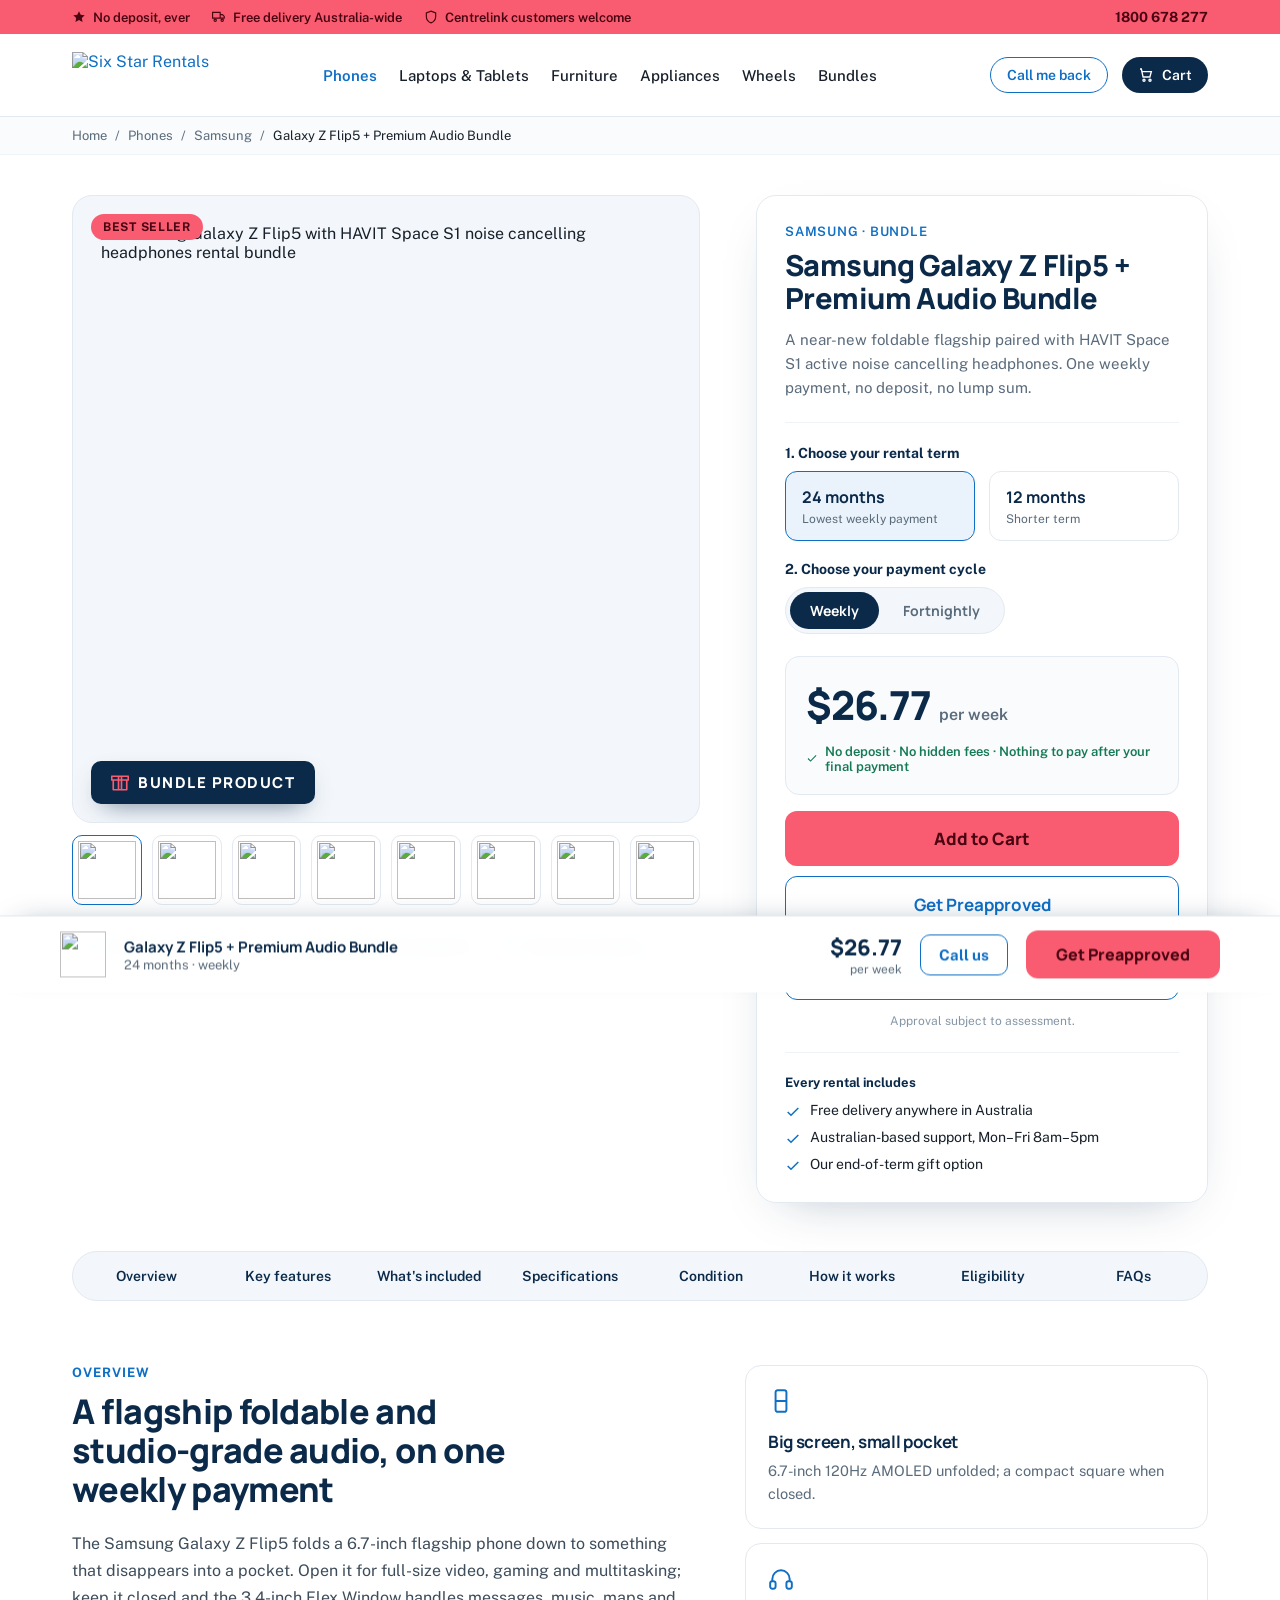
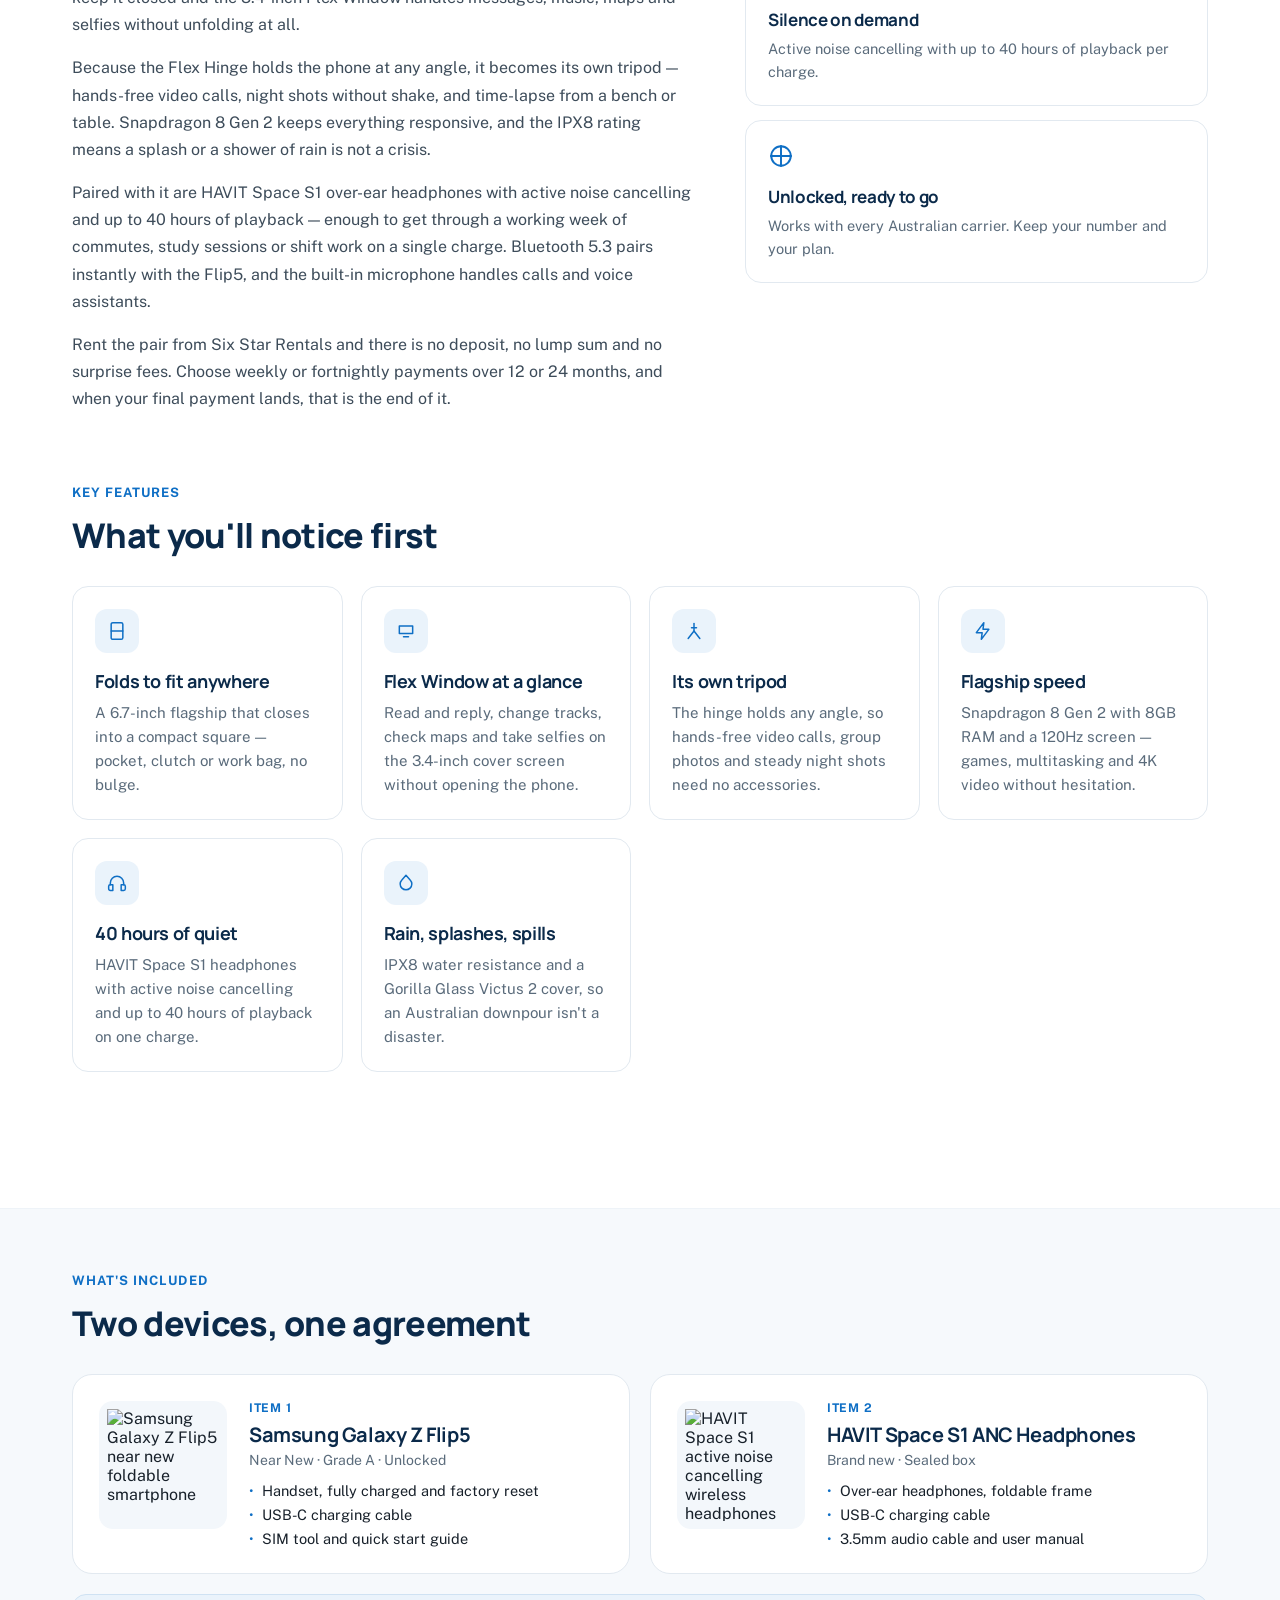
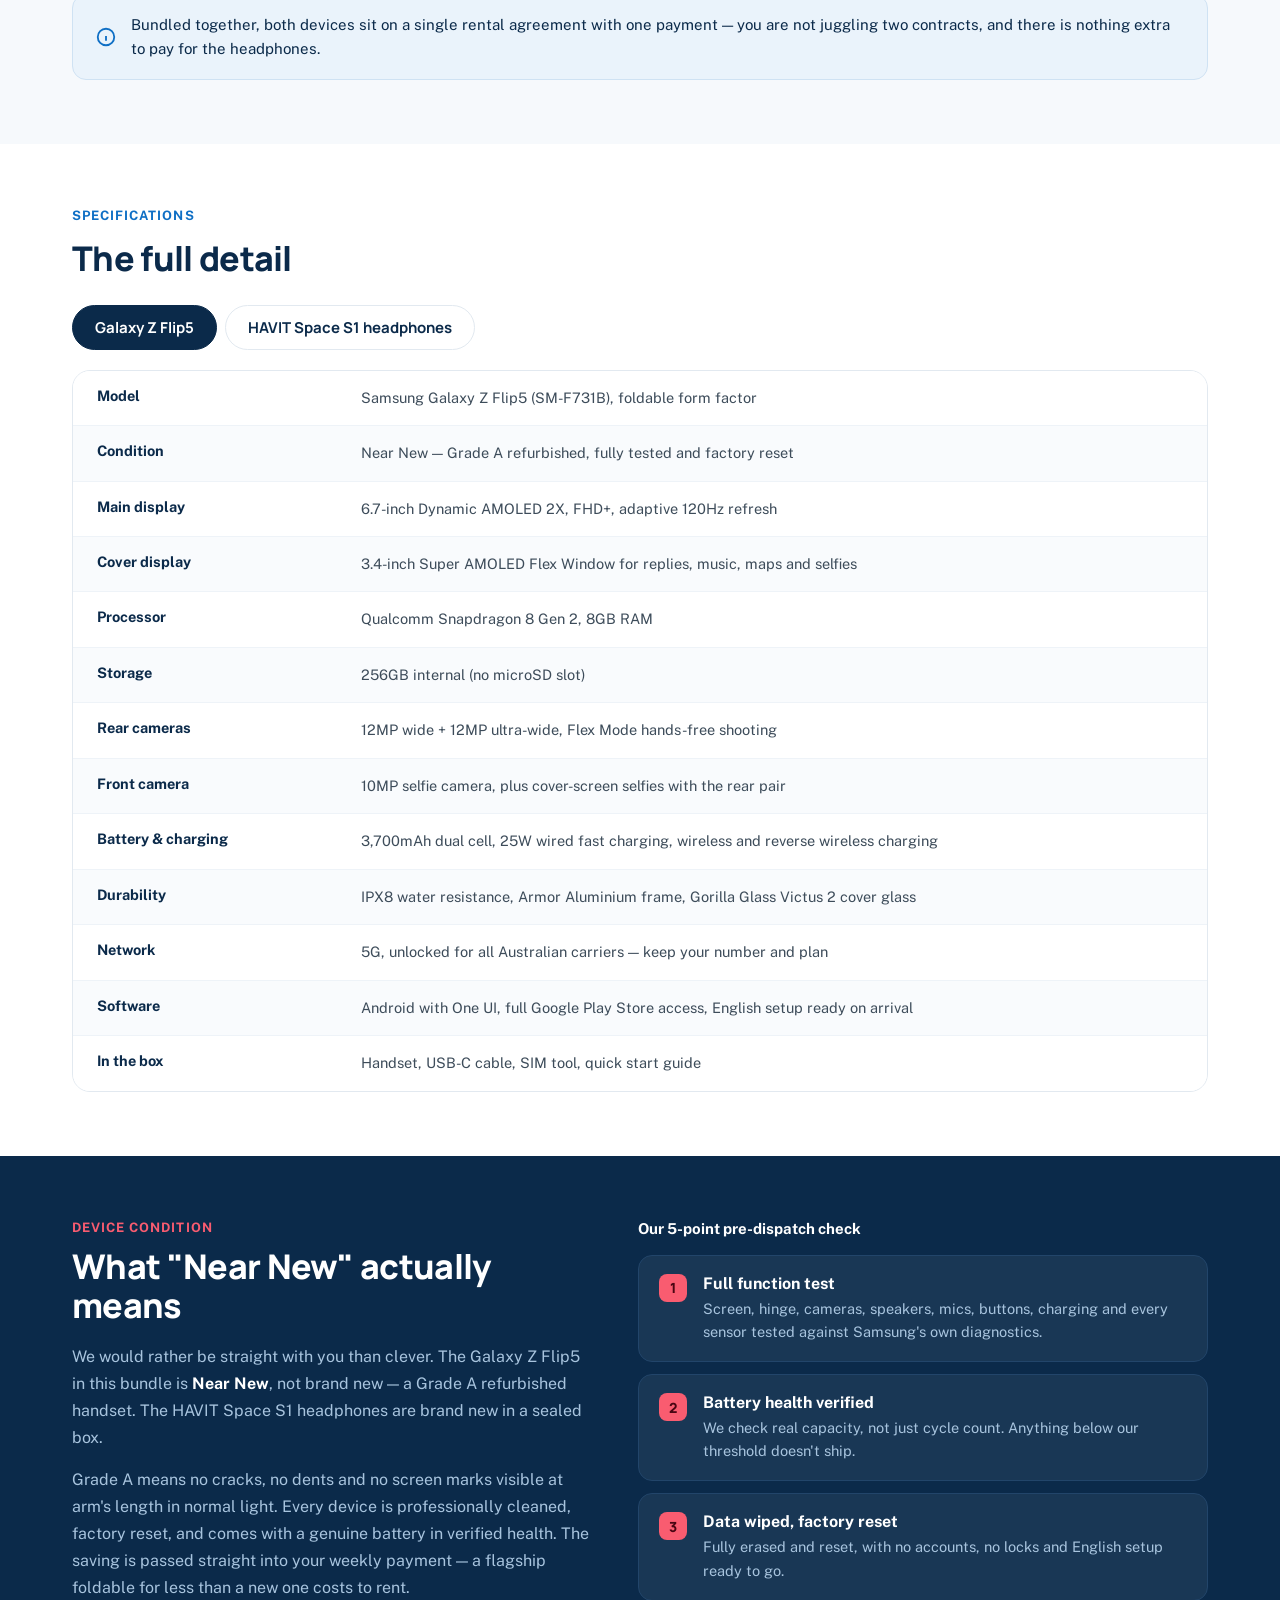
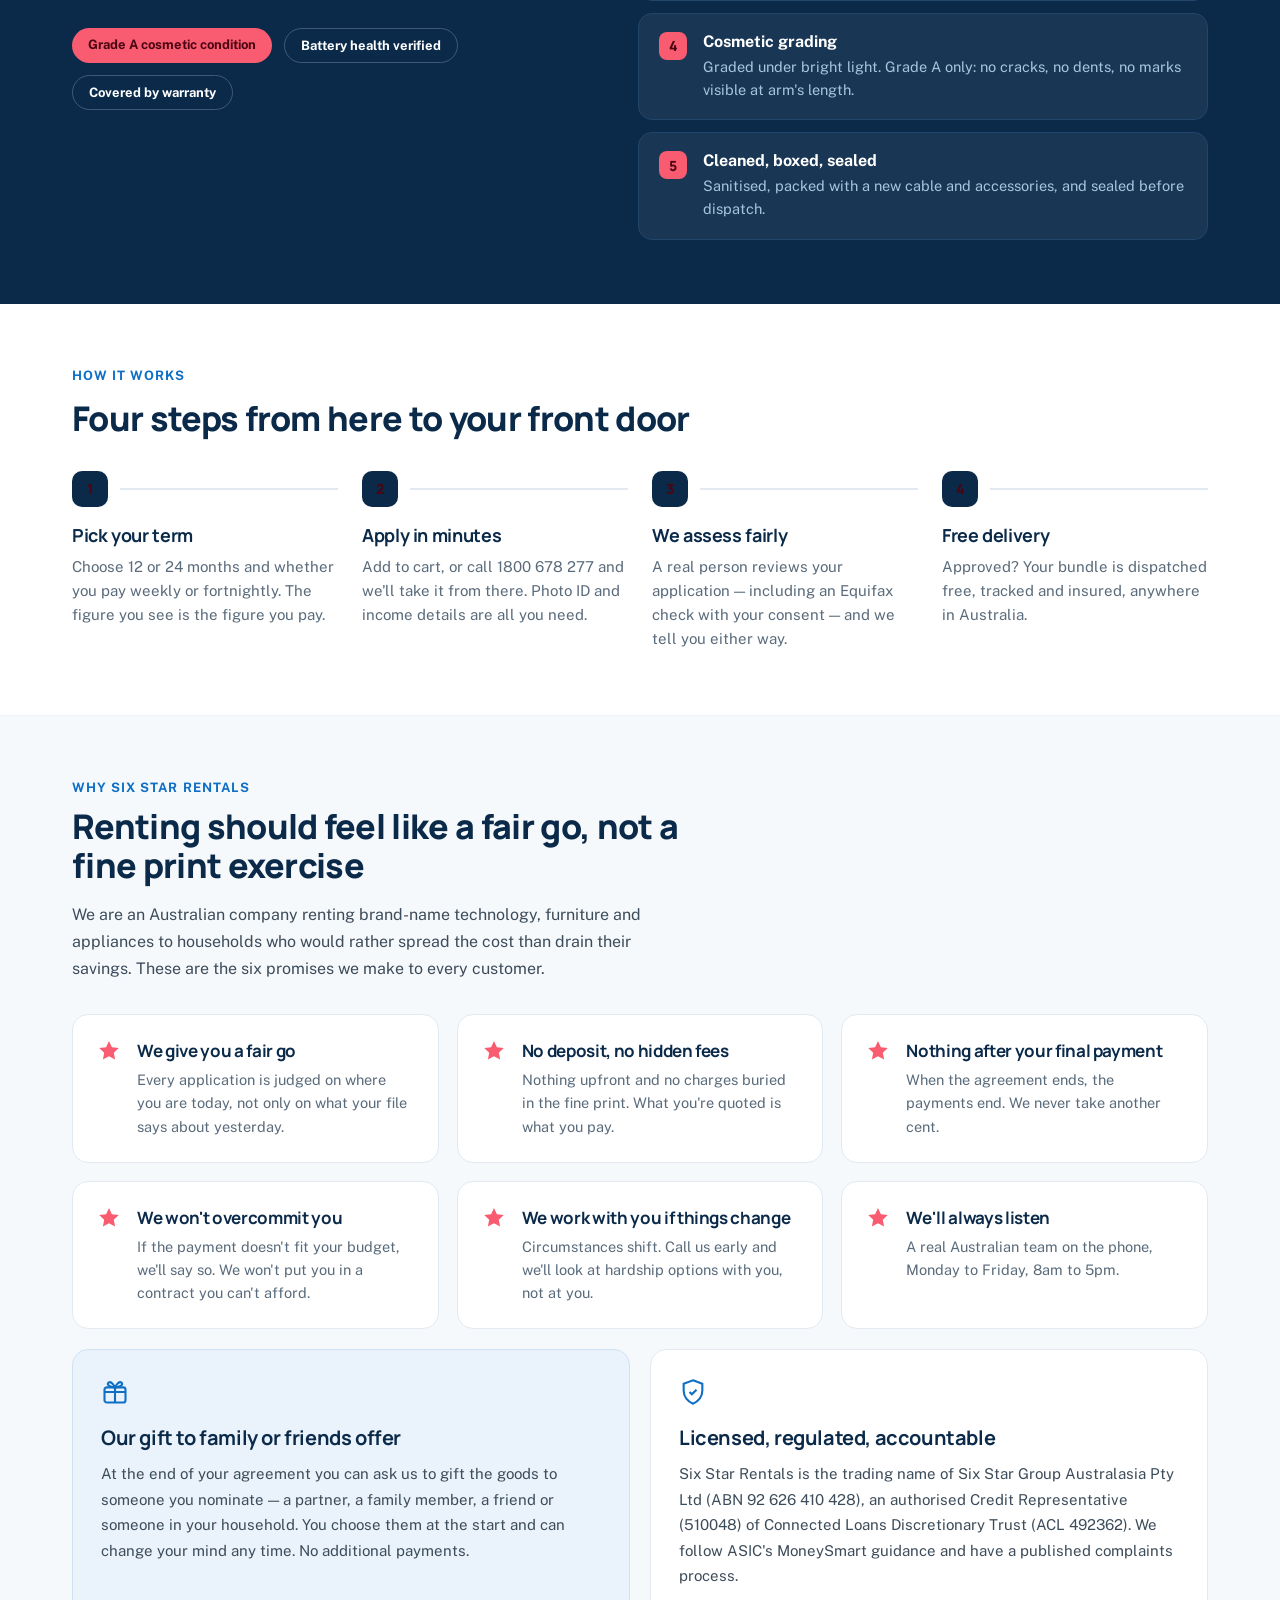
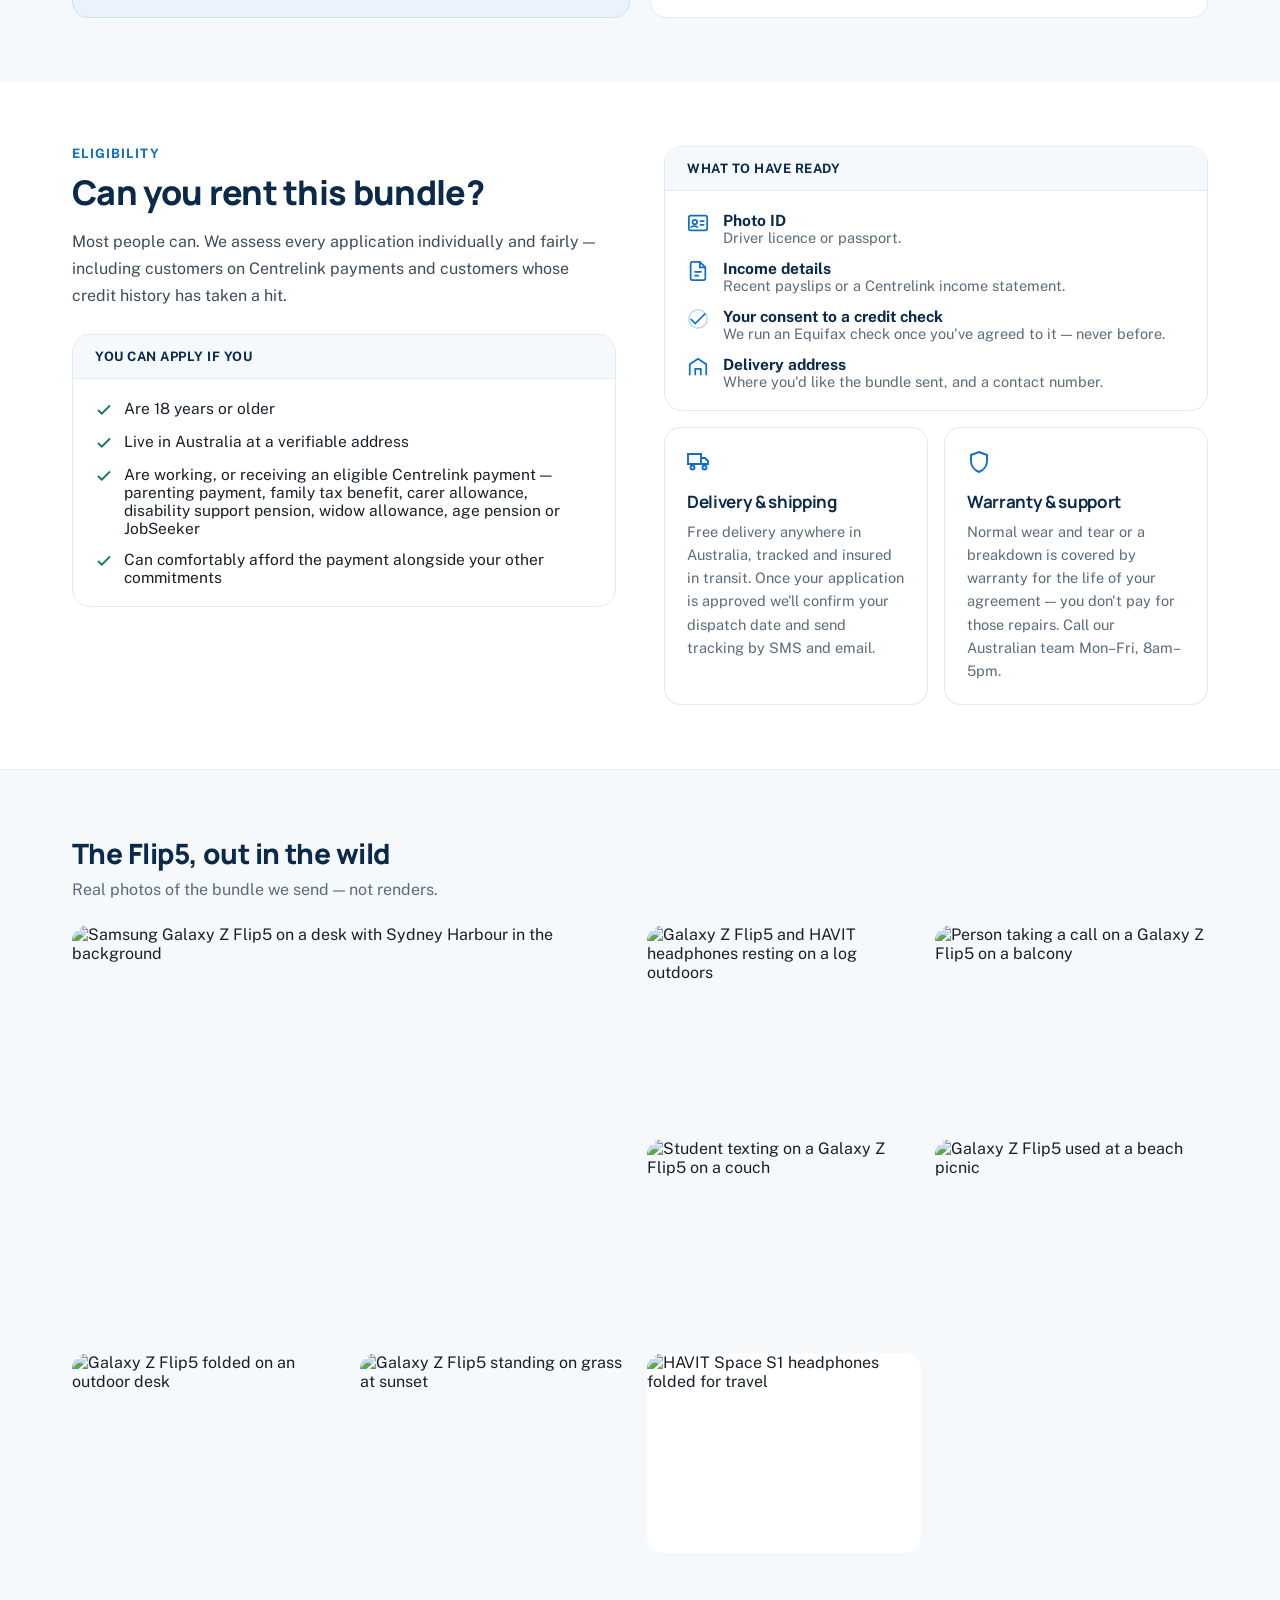
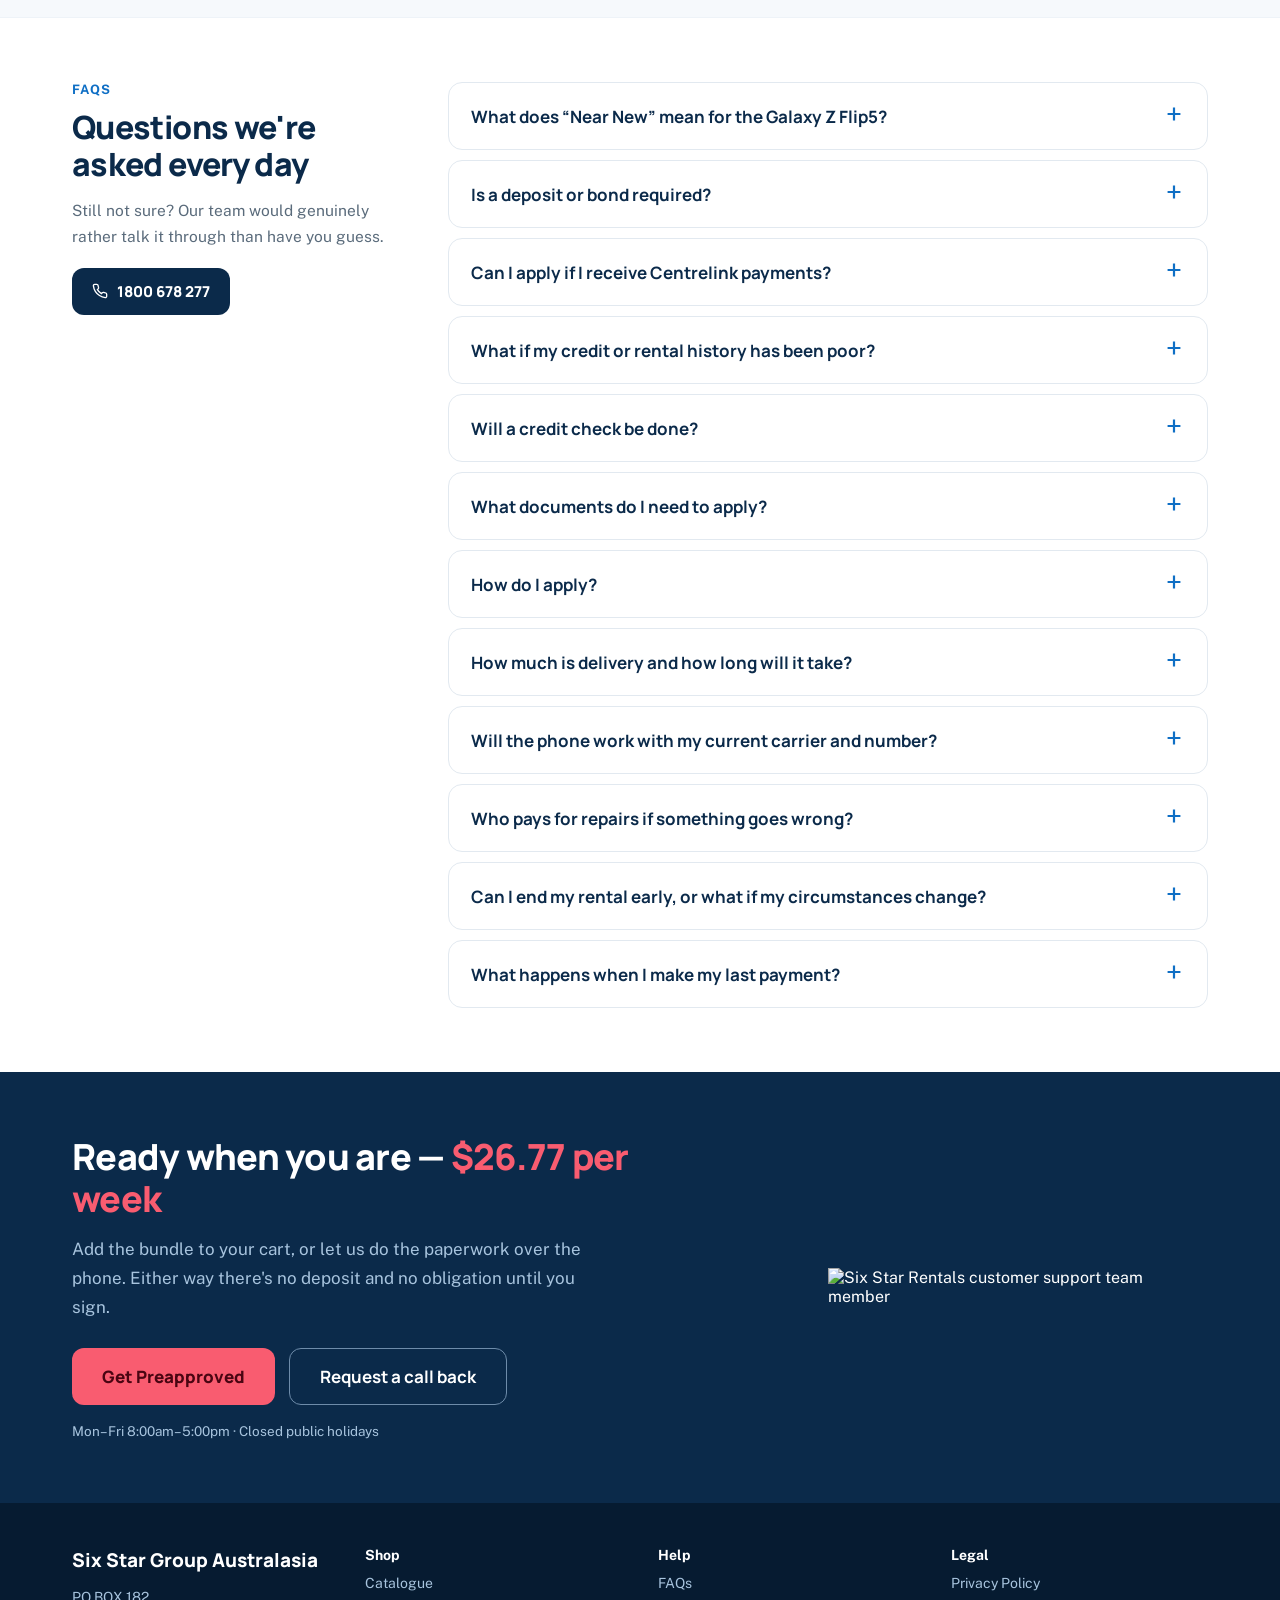
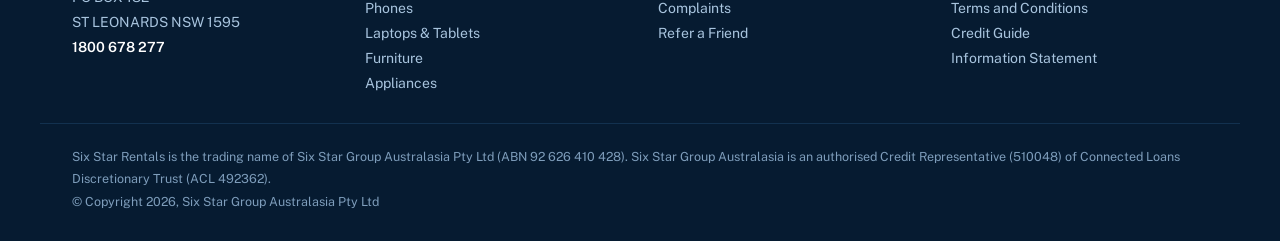
==== commit 79e80845: "Add files via upload" ====
--- a/samsung-galaxy-z-flip5-with-premium-audio-bundle.html
+++ b/samsung-galaxy-z-flip5-with-premium-audio-bundle.html
@@ -27,12 +27,12 @@
   <div class="header-row">
     <a href="index.html" class="logo"><img src="https://sixstarrentals.com.au/content/uploads/2018/09/logo-600x149.png" alt="Six Star Rentals"></a>
     <nav class="main-nav" data-main-nav>
-      <div><a href="#" class="active" data-mega-trigger="phones">Phones</a></div>
-      <div><a href="#" data-mega-trigger="laptops">Laptops &amp; Tablets</a></div>
+      <div><a href="samsung-galaxy-z-flip5-with-premium-audio-bundle.html" class="active" data-mega-trigger="phones">Phones</a></div>
+      <div><a href="samsung-galaxy-z-flip5-with-premium-audio-bundle.html" data-mega-trigger="laptops">Laptops &amp; Tablets</a></div>
       <div><a href="index.html#furniture" data-mega-trigger="furniture">Furniture</a></div>
-      <div><a href="#" data-mega-trigger="appliances">Appliances</a></div>
-      <div><a href="#" data-mega-trigger="wheels">Wheels</a></div>
-      <div><a href="#">Bundles</a></div>
+      <div><a href="samsung-galaxy-z-flip5-with-premium-audio-bundle.html" data-mega-trigger="appliances">Appliances</a></div>
+      <div><a href="samsung-galaxy-z-flip5-with-premium-audio-bundle.html" data-mega-trigger="wheels">Wheels</a></div>
+      <div><a href="samsung-galaxy-z-flip5-with-premium-audio-bundle.html">Bundles</a></div>
     </nav>
     <div class="header-actions">
       <a href="#" class="btn-callback">Call me back</a>
@@ -42,32 +42,32 @@
   </div>
 
   <div class="mega-menu" data-mega="phones"><div class="mega-menu-grid">
-    <a href="#" class="mega-tile"><span class="tile-img"><span class="tile-ph">Samsung Galaxy phone</span></span><span class="mega-tile-label">Samsung Galaxy</span></a>
-    <a href="#" class="mega-tile"><span class="tile-img"><span class="tile-ph">Apple iPhone</span></span><span class="mega-tile-label">Apple iPhone</span></a>
-    <a href="#" class="mega-tile"><span class="tile-img"><span class="tile-ph">Google Pixel phone</span></span><span class="mega-tile-label">Google Pixel</span></a>
-    <a href="#" class="mega-tile"><span class="tile-img"><span class="tile-ph">Phone with headphones bundle</span></span><span class="mega-tile-label">Audio Bundles</span></a>
+    <a href="samsung-galaxy-z-flip5-with-premium-audio-bundle.html" class="mega-tile"><span class="tile-img"><span class="tile-ph">Samsung Galaxy phone</span></span><span class="mega-tile-label">Samsung Galaxy</span></a>
+    <a href="samsung-galaxy-z-flip5-with-premium-audio-bundle.html" class="mega-tile"><span class="tile-img"><span class="tile-ph">Apple iPhone</span></span><span class="mega-tile-label">Apple iPhone</span></a>
+    <a href="samsung-galaxy-z-flip5-with-premium-audio-bundle.html" class="mega-tile"><span class="tile-img"><span class="tile-ph">Google Pixel phone</span></span><span class="mega-tile-label">Google Pixel</span></a>
+    <a href="samsung-galaxy-z-flip5-with-premium-audio-bundle.html" class="mega-tile"><span class="tile-img"><span class="tile-ph">Phone with headphones bundle</span></span><span class="mega-tile-label">Audio Bundles</span></a>
   </div></div>
   <div class="mega-menu" data-mega="laptops"><div class="mega-menu-grid">
-    <a href="#" class="mega-tile"><span class="tile-img"><span class="tile-ph">Laptop</span></span><span class="mega-tile-label">Laptops</span></a>
-    <a href="#" class="mega-tile"><span class="tile-img"><span class="tile-ph">Tablet</span></span><span class="mega-tile-label">Tablets</span></a>
-    <a href="#" class="mega-tile"><span class="tile-img"><span class="tile-ph">2-in-1 laptop tablet</span></span><span class="mega-tile-label">2-in-1 Devices</span></a>
+    <a href="samsung-galaxy-z-flip5-with-premium-audio-bundle.html" class="mega-tile"><span class="tile-img"><span class="tile-ph">Laptop</span></span><span class="mega-tile-label">Laptops</span></a>
+    <a href="samsung-galaxy-z-flip5-with-premium-audio-bundle.html" class="mega-tile"><span class="tile-img"><span class="tile-ph">Tablet</span></span><span class="mega-tile-label">Tablets</span></a>
+    <a href="samsung-galaxy-z-flip5-with-premium-audio-bundle.html" class="mega-tile"><span class="tile-img"><span class="tile-ph">2-in-1 laptop tablet</span></span><span class="mega-tile-label">2-in-1 Devices</span></a>
   </div></div>
   <div class="mega-menu" data-mega="furniture"><div class="mega-menu-grid">
-    <a href="#" class="mega-tile"><span class="tile-img"><span class="tile-ph">Lounge suite</span></span><span class="mega-tile-label">Lounges</span></a>
-    <a href="#" class="mega-tile"><span class="tile-img"><span class="tile-ph">Bedroom furniture</span></span><span class="mega-tile-label">Bedroom</span></a>
-    <a href="#" class="mega-tile"><span class="tile-img"><span class="tile-ph">Dining set</span></span><span class="mega-tile-label">Dining</span></a>
-    <a href="#" class="mega-tile"><span class="tile-img"><span class="tile-ph">Office desk and chair</span></span><span class="mega-tile-label">Office</span></a>
+    <a href="samsung-galaxy-z-flip5-with-premium-audio-bundle.html" class="mega-tile"><span class="tile-img"><span class="tile-ph">Lounge suite</span></span><span class="mega-tile-label">Lounges</span></a>
+    <a href="samsung-galaxy-z-flip5-with-premium-audio-bundle.html" class="mega-tile"><span class="tile-img"><span class="tile-ph">Bedroom furniture</span></span><span class="mega-tile-label">Bedroom</span></a>
+    <a href="samsung-galaxy-z-flip5-with-premium-audio-bundle.html" class="mega-tile"><span class="tile-img"><span class="tile-ph">Dining set</span></span><span class="mega-tile-label">Dining</span></a>
+    <a href="samsung-galaxy-z-flip5-with-premium-audio-bundle.html" class="mega-tile"><span class="tile-img"><span class="tile-ph">Office desk and chair</span></span><span class="mega-tile-label">Office</span></a>
   </div></div>
   <div class="mega-menu" data-mega="appliances"><div class="mega-menu-grid">
-    <a href="#" class="mega-tile"><span class="tile-img"><span class="tile-ph">Air conditioner unit</span></span><span class="mega-tile-label">Aircon</span></a>
-    <a href="#" class="mega-tile"><span class="tile-img"><span class="tile-ph">Stick vacuum cleaner</span></span><span class="mega-tile-label">Cleaning</span></a>
-    <a href="#" class="mega-tile"><span class="tile-img"><span class="tile-ph">Smart TV</span></span><span class="mega-tile-label">Smart TVs</span></a>
-    <a href="#" class="mega-tile"><span class="tile-img"><span class="tile-ph">Fridge freezer</span></span><span class="mega-tile-label">Fridge &amp; Freezers</span></a>
+    <a href="samsung-galaxy-z-flip5-with-premium-audio-bundle.html" class="mega-tile"><span class="tile-img"><span class="tile-ph">Air conditioner unit</span></span><span class="mega-tile-label">Aircon</span></a>
+    <a href="samsung-galaxy-z-flip5-with-premium-audio-bundle.html" class="mega-tile"><span class="tile-img"><span class="tile-ph">Stick vacuum cleaner</span></span><span class="mega-tile-label">Cleaning</span></a>
+    <a href="samsung-galaxy-z-flip5-with-premium-audio-bundle.html" class="mega-tile"><span class="tile-img"><span class="tile-ph">Smart TV</span></span><span class="mega-tile-label">Smart TVs</span></a>
+    <a href="samsung-galaxy-z-flip5-with-premium-audio-bundle.html" class="mega-tile"><span class="tile-img"><span class="tile-ph">Fridge freezer</span></span><span class="mega-tile-label">Fridge &amp; Freezers</span></a>
   </div></div>
   <div class="mega-menu" data-mega="wheels"><div class="mega-menu-grid">
-    <a href="#" class="mega-tile"><span class="tile-img"><span class="tile-ph">Electric bike</span></span><span class="mega-tile-label">E-bikes</span></a>
-    <a href="#" class="mega-tile"><span class="tile-img"><span class="tile-ph">Electric scooter</span></span><span class="mega-tile-label">Electric Scooters</span></a>
-    <a href="#" class="mega-tile"><span class="tile-img"><span class="tile-ph">Mobility scooter</span></span><span class="mega-tile-label">Mobility Scooters</span></a>
+    <a href="samsung-galaxy-z-flip5-with-premium-audio-bundle.html" class="mega-tile"><span class="tile-img"><span class="tile-ph">Electric bike</span></span><span class="mega-tile-label">E-bikes</span></a>
+    <a href="samsung-galaxy-z-flip5-with-premium-audio-bundle.html" class="mega-tile"><span class="tile-img"><span class="tile-ph">Electric scooter</span></span><span class="mega-tile-label">Electric Scooters</span></a>
+    <a href="samsung-galaxy-z-flip5-with-premium-audio-bundle.html" class="mega-tile"><span class="tile-img"><span class="tile-ph">Mobility scooter</span></span><span class="mega-tile-label">Mobility Scooters</span></a>
   </div></div>
 
   <div class="mobile-panel" data-mobile-panel>
@@ -75,44 +75,44 @@
       <div class="mobile-section" data-section="phones">
         <button class="mobile-section-toggle">Phones<svg width="17" height="17" viewBox="0 0 24 24" fill="none" stroke="#A8C4DE" stroke-width="2.2"><path d="M6 9l6 6 6-6"/></svg></button>
         <div class="mobile-subgrid">
-          <a href="#" class="mobile-tile"><span class="mobile-tile-img"><span class="tile-ph">Samsung Galaxy phone</span></span><span class="mobile-tile-label">Samsung Galaxy</span></a>
-          <a href="#" class="mobile-tile"><span class="mobile-tile-img"><span class="tile-ph">Apple iPhone</span></span><span class="mobile-tile-label">Apple iPhone</span></a>
-          <a href="#" class="mobile-tile"><span class="mobile-tile-img"><span class="tile-ph">Google Pixel phone</span></span><span class="mobile-tile-label">Google Pixel</span></a>
-          <a href="#" class="mobile-tile"><span class="mobile-tile-img"><span class="tile-ph">Phone with headphones bundle</span></span><span class="mobile-tile-label">Audio Bundles</span></a>
+          <a href="samsung-galaxy-z-flip5-with-premium-audio-bundle.html" class="mobile-tile"><span class="mobile-tile-img"><span class="tile-ph">Samsung Galaxy phone</span></span><span class="mobile-tile-label">Samsung Galaxy</span></a>
+          <a href="samsung-galaxy-z-flip5-with-premium-audio-bundle.html" class="mobile-tile"><span class="mobile-tile-img"><span class="tile-ph">Apple iPhone</span></span><span class="mobile-tile-label">Apple iPhone</span></a>
+          <a href="samsung-galaxy-z-flip5-with-premium-audio-bundle.html" class="mobile-tile"><span class="mobile-tile-img"><span class="tile-ph">Google Pixel phone</span></span><span class="mobile-tile-label">Google Pixel</span></a>
+          <a href="samsung-galaxy-z-flip5-with-premium-audio-bundle.html" class="mobile-tile"><span class="mobile-tile-img"><span class="tile-ph">Phone with headphones bundle</span></span><span class="mobile-tile-label">Audio Bundles</span></a>
         </div>
       </div>
       <div class="mobile-section" data-section="laptops">
         <button class="mobile-section-toggle">Laptops &amp; Tablets<svg width="17" height="17" viewBox="0 0 24 24" fill="none" stroke="#A8C4DE" stroke-width="2.2"><path d="M6 9l6 6 6-6"/></svg></button>
         <div class="mobile-subgrid">
-          <a href="#" class="mobile-tile"><span class="mobile-tile-img"><span class="tile-ph">Laptop</span></span><span class="mobile-tile-label">Laptops</span></a>
-          <a href="#" class="mobile-tile"><span class="mobile-tile-img"><span class="tile-ph">Tablet</span></span><span class="mobile-tile-label">Tablets</span></a>
-          <a href="#" class="mobile-tile"><span class="mobile-tile-img"><span class="tile-ph">2-in-1 laptop tablet</span></span><span class="mobile-tile-label">2-in-1 Devices</span></a>
+          <a href="samsung-galaxy-z-flip5-with-premium-audio-bundle.html" class="mobile-tile"><span class="mobile-tile-img"><span class="tile-ph">Laptop</span></span><span class="mobile-tile-label">Laptops</span></a>
+          <a href="samsung-galaxy-z-flip5-with-premium-audio-bundle.html" class="mobile-tile"><span class="mobile-tile-img"><span class="tile-ph">Tablet</span></span><span class="mobile-tile-label">Tablets</span></a>
+          <a href="samsung-galaxy-z-flip5-with-premium-audio-bundle.html" class="mobile-tile"><span class="mobile-tile-img"><span class="tile-ph">2-in-1 laptop tablet</span></span><span class="mobile-tile-label">2-in-1 Devices</span></a>
         </div>
       </div>
       <div class="mobile-section" data-section="furniture">
         <button class="mobile-section-toggle">Furniture<svg width="17" height="17" viewBox="0 0 24 24" fill="none" stroke="#A8C4DE" stroke-width="2.2"><path d="M6 9l6 6 6-6"/></svg></button>
         <div class="mobile-subgrid">
-          <a href="index.html#furniture" class="mobile-tile"><span class="mobile-tile-img"><span class="tile-ph">Lounge suite</span></span><span class="mobile-tile-label">Lounges</span></a>
-          <a href="index.html#furniture" class="mobile-tile"><span class="mobile-tile-img"><span class="tile-ph">Bedroom furniture</span></span><span class="mobile-tile-label">Bedroom</span></a>
-          <a href="index.html#furniture" class="mobile-tile"><span class="mobile-tile-img"><span class="tile-ph">Dining set</span></span><span class="mobile-tile-label">Dining</span></a>
-          <a href="index.html#furniture" class="mobile-tile"><span class="mobile-tile-img"><span class="tile-ph">Office desk and chair</span></span><span class="mobile-tile-label">Office</span></a>
+          <a href="samsung-galaxy-z-flip5-with-premium-audio-bundle.html" class="mobile-tile"><span class="mobile-tile-img"><span class="tile-ph">Lounge suite</span></span><span class="mobile-tile-label">Lounges</span></a>
+          <a href="samsung-galaxy-z-flip5-with-premium-audio-bundle.html" class="mobile-tile"><span class="mobile-tile-img"><span class="tile-ph">Bedroom furniture</span></span><span class="mobile-tile-label">Bedroom</span></a>
+          <a href="samsung-galaxy-z-flip5-with-premium-audio-bundle.html" class="mobile-tile"><span class="mobile-tile-img"><span class="tile-ph">Dining set</span></span><span class="mobile-tile-label">Dining</span></a>
+          <a href="samsung-galaxy-z-flip5-with-premium-audio-bundle.html" class="mobile-tile"><span class="mobile-tile-img"><span class="tile-ph">Office desk and chair</span></span><span class="mobile-tile-label">Office</span></a>
         </div>
       </div>
       <div class="mobile-section" data-section="appliances">
         <button class="mobile-section-toggle">Appliances<svg width="17" height="17" viewBox="0 0 24 24" fill="none" stroke="#A8C4DE" stroke-width="2.2"><path d="M6 9l6 6 6-6"/></svg></button>
         <div class="mobile-subgrid">
-          <a href="#" class="mobile-tile"><span class="mobile-tile-img"><span class="tile-ph">Air conditioner unit</span></span><span class="mobile-tile-label">Aircon</span></a>
-          <a href="#" class="mobile-tile"><span class="mobile-tile-img"><span class="tile-ph">Stick vacuum cleaner</span></span><span class="mobile-tile-label">Cleaning</span></a>
-          <a href="#" class="mobile-tile"><span class="mobile-tile-img"><span class="tile-ph">Smart TV</span></span><span class="mobile-tile-label">Smart TVs</span></a>
-          <a href="#" class="mobile-tile"><span class="mobile-tile-img"><span class="tile-ph">Fridge freezer</span></span><span class="mobile-tile-label">Fridge &amp; Freezers</span></a>
+          <a href="samsung-galaxy-z-flip5-with-premium-audio-bundle.html" class="mobile-tile"><span class="mobile-tile-img"><span class="tile-ph">Air conditioner unit</span></span><span class="mobile-tile-label">Aircon</span></a>
+          <a href="samsung-galaxy-z-flip5-with-premium-audio-bundle.html" class="mobile-tile"><span class="mobile-tile-img"><span class="tile-ph">Stick vacuum cleaner</span></span><span class="mobile-tile-label">Cleaning</span></a>
+          <a href="samsung-galaxy-z-flip5-with-premium-audio-bundle.html" class="mobile-tile"><span class="mobile-tile-img"><span class="tile-ph">Smart TV</span></span><span class="mobile-tile-label">Smart TVs</span></a>
+          <a href="samsung-galaxy-z-flip5-with-premium-audio-bundle.html" class="mobile-tile"><span class="mobile-tile-img"><span class="tile-ph">Fridge freezer</span></span><span class="mobile-tile-label">Fridge &amp; Freezers</span></a>
         </div>
       </div>
       <div class="mobile-section" data-section="wheels">
         <button class="mobile-section-toggle">Wheels<svg width="17" height="17" viewBox="0 0 24 24" fill="none" stroke="#A8C4DE" stroke-width="2.2"><path d="M6 9l6 6 6-6"/></svg></button>
         <div class="mobile-subgrid">
-          <a href="#" class="mobile-tile"><span class="mobile-tile-img"><span class="tile-ph">Electric bike</span></span><span class="mobile-tile-label">E-bikes</span></a>
-          <a href="#" class="mobile-tile"><span class="mobile-tile-img"><span class="tile-ph">Electric scooter</span></span><span class="mobile-tile-label">Electric Scooters</span></a>
-          <a href="#" class="mobile-tile"><span class="mobile-tile-img"><span class="tile-ph">Mobility scooter</span></span><span class="mobile-tile-label">Mobility Scooters</span></a>
+          <a href="samsung-galaxy-z-flip5-with-premium-audio-bundle.html" class="mobile-tile"><span class="mobile-tile-img"><span class="tile-ph">Electric bike</span></span><span class="mobile-tile-label">E-bikes</span></a>
+          <a href="samsung-galaxy-z-flip5-with-premium-audio-bundle.html" class="mobile-tile"><span class="mobile-tile-img"><span class="tile-ph">Electric scooter</span></span><span class="mobile-tile-label">Electric Scooters</span></a>
+          <a href="samsung-galaxy-z-flip5-with-premium-audio-bundle.html" class="mobile-tile"><span class="mobile-tile-img"><span class="tile-ph">Mobility scooter</span></span><span class="mobile-tile-label">Mobility Scooters</span></a>
         </div>
       </div>
       <a href="#" class="mobile-link">Bundles</a>
@@ -194,7 +194,8 @@
           </div>
         </div>
 
-        <a href="index.html#preapproved" class="btn btn-pink btn-block mt-16">Get Preapproved</a>
+        <a href="index.html#preapproved" class="btn btn-pink btn-block mt-16">Add to Cart</a>
+        <a href="index.html#preapproved" class="btn btn-outline-blue btn-block mt-10">Get Preapproved</a>
         <a href="tel:1800678277" class="btn btn-outline-blue btn-block mt-10">
           <svg width="17" height="17" viewBox="0 0 24 24" fill="none" stroke="#0F6FC5" stroke-width="2"><path d="M22 16.9v3a2 2 0 01-2.2 2 19.8 19.8 0 01-8.6-3.1 19.5 19.5 0 01-6-6A19.8 19.8 0 012.1 4.2 2 2 0 014.1 2h3a2 2 0 012 1.7c.1 1 .4 1.9.7 2.8a2 2 0 01-.4 2.1L8.1 9.9a16 16 0 006 6l1.3-1.3a2 2 0 012.1-.5c.9.4 1.8.6 2.8.8a2 2 0 011.7 2z"/></svg>
           Prefer to talk? Call 1800 678 277
